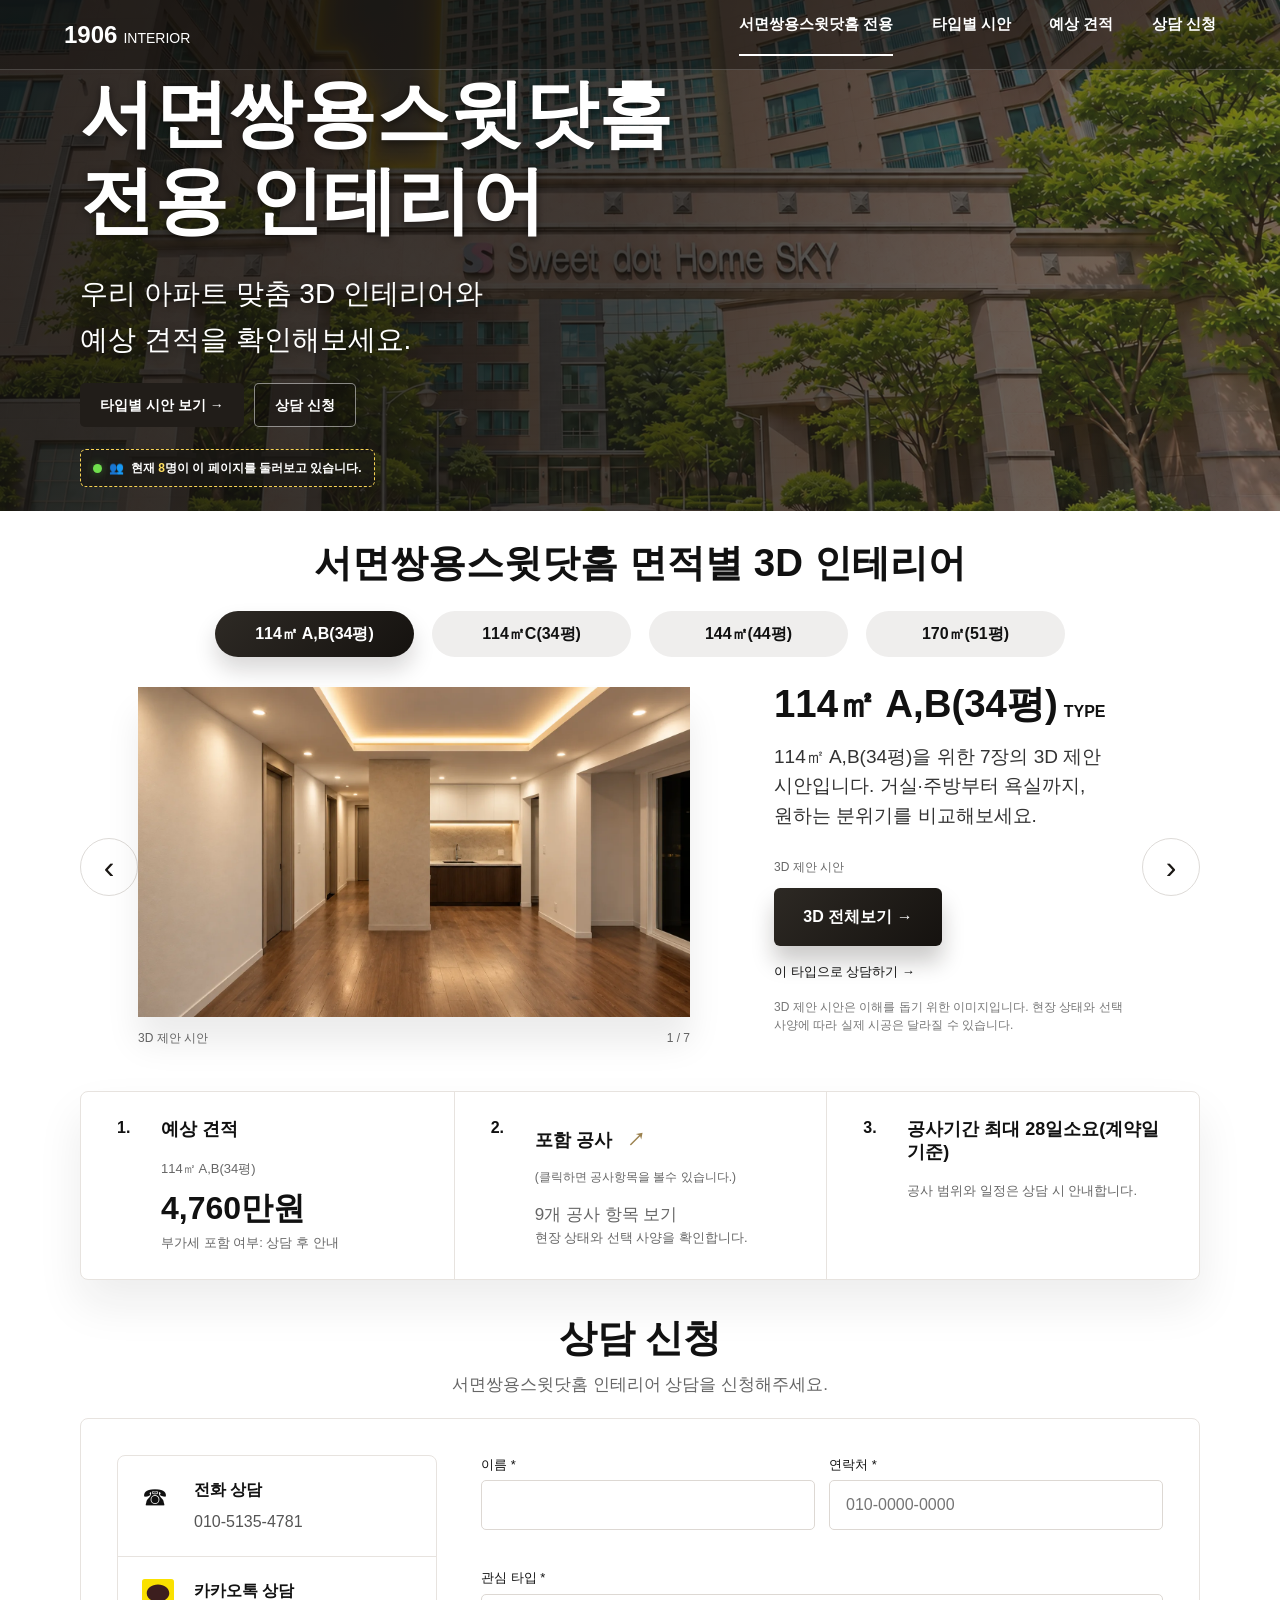
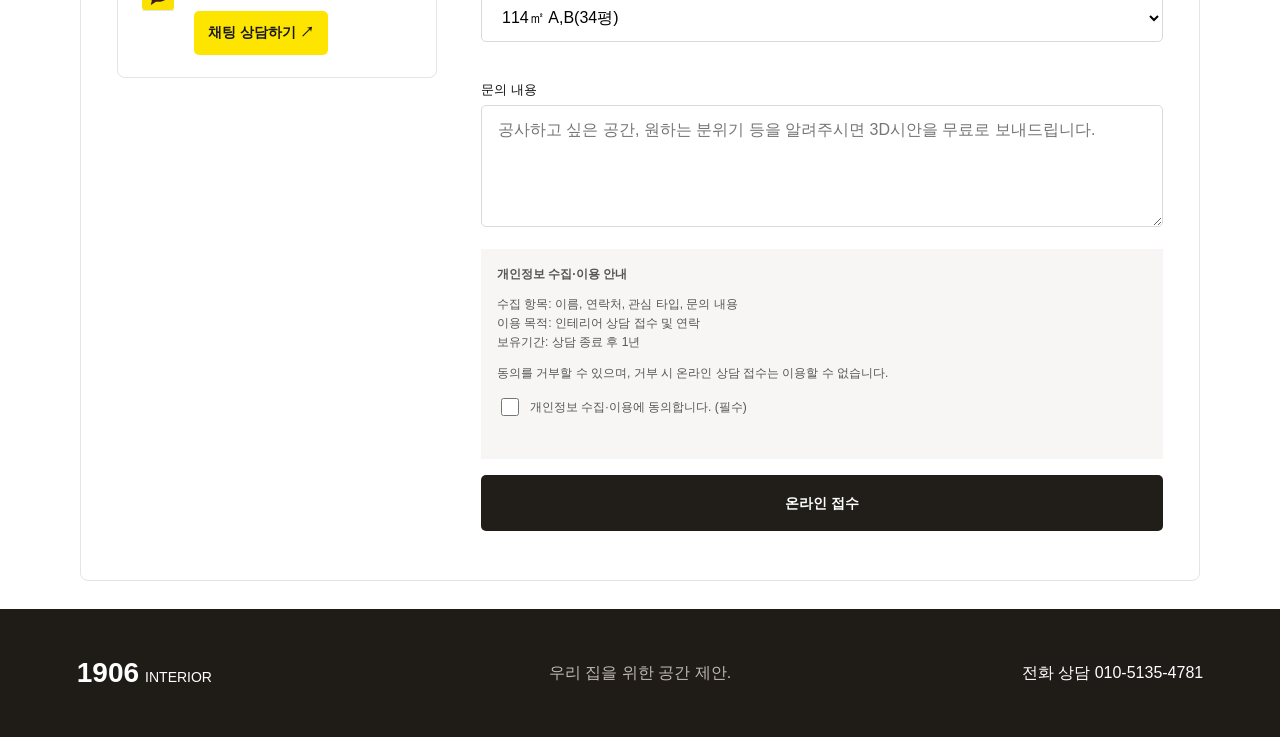
==== ssangyong-sky/index.html @ 342b9c48 "Refine compact phone typography and included work hint" ====
<!doctype html>
<html lang="ko">
<head>
<meta charset="utf-8"><meta name="viewport" content="width=device-width,initial-scale=1">
<meta name="description" content="서면쌍용스윗닷홈 타입별 3D 제안 시안과 인테리어 상담. 1906 INTERIOR 010-5135-4781">
<meta name="robots" content="noindex,nofollow">
<title>서면쌍용스윗닷홈 전용 인테리어 | 1906 INTERIOR</title>
<link rel="stylesheet" href="./style.css?v=20261106-1605"><script defer src="./data.js"></script><script defer src="./app.js?v=20261106-1605"></script>
</head>
<body>
<a class="skip" href="#main">본문으로 이동</a>
<header class="site-header"><a class="brand" href="#top" aria-label="1906 INTERIOR 처음으로"><strong>1906</strong><span>INTERIOR</span></a><nav class="nav-links" aria-label="주요 메뉴"><a href="#types">서면쌍용스윗닷홈 전용</a><a href="#types">타입별 시안</a><a href="#estimate">예상 견적</a><a href="#contact">상담 신청</a></nav></header>
<main id="main">
<section id="top" class="hero"><img id="heroImage" hidden width="1200" height="900" fetchpriority="high" decoding="async" alt="서면쌍용스윗닷홈 대표 3D 제안 시안"><div class="hero-overlay"></div><div class="hero-content"><h1>서면쌍용스윗닷홈<br>전용 인테리어</h1><p>우리 아파트 맞춤 3D 인테리어와<br>예상 견적을 확인해보세요.</p><div class="actions"><a class="button dark" href="#types">타입별 시안 보기 →</a><a class="button" href="#contact">상담 신청</a></div><div class="visitor-badge"><span class="visitor-dot" aria-hidden="true"></span><span aria-hidden="true">👥</span><span>현재 <strong id="visitorCount">1</strong>명이 이 페이지를 둘러보고 있습니다.</span></div><p id="heroPlaceholder" class="hero-pending">대표 3D 제안 시안 준비 중</p></div></section>
<section id="types" class="type-section"><div class="section-heading"><h2>서면쌍용스윗닷홈<span class="compact-heading-break"> </span>면적별 3D 인테리어</h2></div><div id="typeTabs" class="type-tabs" role="tablist" aria-label="아파트 타입 선택"></div><div id="typePanel" class="showcase" role="tabpanel" tabindex="0"><button id="prevImage" class="circle-button prev" type="button" aria-label="이전 이미지">‹</button><div class="showcase-grid"><div class="gallery"><div class="image-stage visual-frame"><img id="designImage" hidden width="1200" height="900" decoding="async" loading="lazy" alt=""><div id="imagePlaceholder" class="placeholder" role="status"><strong>3D 제안 시안 준비 중</strong><p>원하시는 공간과 공사 범위를<br>상담으로 먼저 이야기해주세요.</p></div><div id="imageError" class="image-error" hidden role="status"><p>이미지를 불러오지 못했습니다.</p><button id="retryImage" type="button">다시 불러오기</button><a href="#contact">상담은 계속 이용할 수 있어요 →</a></div></div><div class="gallery-controls"><span>3D 제안 시안</span><span id="imageCounter" aria-live="polite">준비 중</span></div></div><article class="type-copy"><div class="type-title"><strong id="typeTitle"></strong><span>TYPE</span></div><p id="typeDescription"></p><span class="status-pill" id="designStatus">시안 준비 중</span><button id="openViewer" class="dark-button" type="button">3D 전체보기 →</button><a class="text-link" href="#contact">이 타입으로 상담하기 →</a><p class="small">3D 제안 시안은 이해를 돕기 위한 이미지입니다. 현장 상태와 선택 사양에 따라 실제 시공은 달라질 수 있습니다.</p></article></div><button id="nextImage" class="circle-button next" type="button" aria-label="다음 이미지">›</button></div></section>
<section id="estimate" class="info-section"><div class="info-cards"><article class="info-card"><span class="info-icon">1.</span><div><h3>예상 견적</h3><p id="estimateType"></p><strong id="estimatePrice">상담 후 안내</strong><small>부가세 포함 여부: <span id="estimateVat"></span></small></div></article><article class="info-card"><span class="info-icon">2.</span><div><h3><button id="openIncluded" class="included-trigger" type="button" aria-haspopup="dialog">포함 공사 <span aria-hidden="true">↗</span></button></h3><small class="included-hint">(클릭하면 공사항목을 볼수 있습니다.)</small><p class="assurance-copy">9개 공사 항목 보기</p><small>현장 상태와 선택 사양을 확인합니다.</small></div></article><article class="info-card"><span class="info-icon">3.</span><div><h3>공사기간 최대 28일소요(계약일 기준)</h3><small>공사 범위와 일정은 상담 시 안내합니다.</small></div></article></div></section>
<section id="contact" class="contact-section"><div class="section-heading"><h2>상담 신청</h2><p>서면쌍용스윗닷홈 인테리어 상담을 신청해주세요.</p></div><div class="contact-box"><aside class="contact-methods" aria-label="상담 방법"><div><span>☎</span><strong>전화 상담</strong><p><a href="tel:01051354781">010-5135-4781</a></p></div><div><span aria-hidden="true"><img class="kakao-icon" src="./assets/kakaotalk.svg" width="32" height="32" alt="" loading="lazy"></span><strong>카카오톡 상담</strong><p><a class="kakao-link" href="http://pf.kakao.com/_lpCPX/chat" target="_blank" rel="noopener noreferrer" aria-label="카카오톡 상담 시작하기 (새 창)">채팅 상담하기 ↗</a></p></div></aside><form id="contactForm" novalidate><div class="form-grid"><label>이름 <span aria-hidden="true">*</span><input id="name" name="name" required autocomplete="name" maxlength="60" aria-describedby="nameError"><small class="field-error" id="nameError"></small></label><label>연락처 <span aria-hidden="true">*</span><input id="phone" name="phone" type="tel" required autocomplete="tel" inputmode="tel" maxlength="24" placeholder="010-0000-0000" aria-describedby="phoneError"><small class="field-error" id="phoneError"></small></label><label class="full">관심 타입 <span aria-hidden="true">*</span><select id="formType" name="type" required aria-describedby="typeError"></select><small class="field-error" id="typeError"></small></label><label class="full">문의 내용<textarea name="message" rows="4" maxlength="3000" placeholder="공사하고 싶은 공간, 원하는 분위기 등을 알려주시면 3D시안을 무료로 보내드립니다."></textarea></label></div><div class="honeypot" aria-hidden="true"><label>비워두세요<input name="botcheck" type="checkbox" tabindex="-1" autocomplete="off"></label></div><div class="privacy"><strong>개인정보 수집·이용 안내</strong><p>수집 항목: 이름, 연락처, 관심 타입, 문의 내용<br>이용 목적: 인테리어 상담 접수 및 연락<br>보유기간: <span id="retentionNotice">공개 전 확정 예정 (온라인 접수 중지)</span></p><p>동의를 거부할 수 있으며, 거부 시 온라인 상담 접수는 이용할 수 없습니다.</p><label class="consent"><input id="consent" name="consent" type="checkbox" required aria-describedby="consentError">개인정보 수집·이용에 동의합니다. (필수)</label><small id="consentError" class="field-error"></small></div><button id="submitButton" class="button dark submit" type="submit">온라인 접수</button><p id="formStatus" role="status" aria-live="polite"></p></form></div></section>
</main>
<footer class="site-footer"><a class="brand" href="#top"><strong>1906</strong><span>INTERIOR</span></a><p>우리 집을 위한 공간 제안.</p><a href="tel:01051354781">전화 상담 010-5135-4781</a></footer>
<div class="mobile-bar"><a href="tel:01051354781">전화 상담</a><a href="#contact">상담 신청 ↗</a></div>
<dialog id="includedDialog" aria-labelledby="includedTitle"><div class="viewer-head"><h2 id="includedTitle">포함 공사</h2><button id="closeIncluded" type="button" aria-label="포함 공사 닫기">닫기 ×</button></div><p id="includedType" class="included-type"></p><ol class="included-list"><li>철거공사</li><li>샷시공사</li><li>단열공사</li><li>목작업</li><li>화장실공사</li><li>가구공사</li><li>마루공사</li><li>벽지,필름공사</li><li>조명공사</li></ol><div class="included-total"><span>합계</span><strong id="includedTotal"></strong></div><p class="included-vat">부가세 포함 여부: <span id="includedVat"></span></p></dialog>
<dialog id="viewer" aria-labelledby="viewerTitle"><div class="viewer-head"><h2 id="viewerTitle">3D 제안 시안</h2><button id="closeViewer" type="button" aria-label="확대 보기 닫기">닫기 ×</button></div><div class="viewer-stage"><img id="viewerImage" width="1200" height="900" alt=""></div><p id="viewerError" hidden>이미지를 불러오지 못했습니다. 창을 닫고 다시 불러오기를 눌러주세요.</p><div class="viewer-controls"><button id="viewerPrev" type="button">← 이전</button><span id="viewerCounter" aria-live="polite"></span><button id="viewerNext" type="button">다음 →</button></div></dialog>
<noscript><p class="notice">타입별 시안과 온라인 접수는 JavaScript가 필요합니다. 전화 상담: <a href="tel:01051354781">010-5135-4781</a></p></noscript>
</body></html>
---- ssangyong-sky/style.css ----
:root {
  --ink: #111;
  --muted: #666;
  --line: #e7e3df;
  --paper: #fff;
  --soft: #f7f6f4;
  --accent: #211d19;
}

* {
  box-sizing: border-box;
}

html {
  scroll-behavior: smooth;
}

body {
  margin: 0;
  color: var(--ink);
  font-family: "Pretendard", "Noto Sans KR", "Apple SD Gothic Neo", Arial, sans-serif;
  background: #fff;
}

button,
input,
select,
textarea {
  font: inherit;
}

button {
  cursor: pointer;
}

a {
  color: inherit;
  text-decoration: none;
}

.site-header {
  position: absolute;
  inset: 0 0 auto;
  z-index: 10;
  display: flex;
  align-items: center;
  justify-content: space-between;
  height: 70px;
  padding: 0 clamp(20px, 5vw, 72px);
  color: #fff;
  border-bottom: 1px solid rgba(255, 255, 255, 0.18);
}

.brand {
  display: inline-flex;
  align-items: baseline;
  gap: 6px;
  letter-spacing: 0;
}

.brand strong {
  font-size: 24px;
}

.brand span {
  font-size: 14px;
}

.nav-links {
  display: flex;
  gap: clamp(18px, 3vw, 52px);
  font-weight: 700;
  font-size: 15px;
}

.nav-links a:first-child {
  border-bottom: 2px solid #fff;
  padding-bottom: 19px;
}

.hero {
  position: relative;
  min-height: 455px;
  display: flex;
  align-items: center;
  background: #5a5147;
  background-size: cover;
  background-position: center;
  color: #fff;
}

.hero-overlay {
  position: absolute;
  inset: 0;
  background: linear-gradient(90deg, rgba(20, 16, 12, 0.82), rgba(20, 16, 12, 0.38) 48%, rgba(20, 16, 12, 0.16));
}

.hero-content {
  position: relative;
  z-index: 1;
  width: min(1120px, calc(100% - 40px));
  margin: 70px auto 0;
}

.hero h1 {
  margin: 0 0 26px;
  font-size: clamp(42px, 6vw, 74px);
  line-height: 1.18;
  letter-spacing: 0;
}

.hero h1::first-line {
  color: #fff;
}

.hero p {
  margin: 0;
  font-size: clamp(18px, 2.4vw, 28px);
  line-height: 1.65;
}

.hero-proof {
  width: fit-content;
  max-width: 100%;
  display: inline-flex;
  align-items: center;
  gap: 7px;
  margin-top: 24px;
  padding: 11px 18px;
  border: 2px dashed #f2d049;
  border-radius: 7px;
  background: rgba(20, 17, 14, 0.48);
  color: #fff;
  font-size: 14px;
  font-weight: 700;
  line-height: 1.2;
  backdrop-filter: blur(8px);
}

.proof-dot {
  width: 12px;
  height: 12px;
  flex: 0 0 12px;
  border-radius: 50%;
  background: #68d84f;
  box-shadow: 0 0 0 4px rgba(104, 216, 79, 0.14);
}

.proof-dot.small {
  width: 8px;
  height: 8px;
  flex-basis: 8px;
  box-shadow: none;
}

.proof-users {
  font-size: 15px;
  line-height: 1;
}

.hero-proof strong,
.consult-proof strong {
  color: #ffd348;
  font-weight: 900;
}

.type-section,
.design-section,
.contact-section {
  width: min(1120px, calc(100% - 36px));
  margin: 0 auto;
}

.type-section {
  padding: 28px 0 18px;
}

.section-heading {
  text-align: center;
}

.section-heading h2 {
  margin: 0;
  font-size: clamp(26px, 3vw, 40px);
  line-height: 1.25;
}

.section-heading p {
  margin: 10px 0 0;
  color: var(--muted);
  font-size: 17px;
}

.type-tabs {
  display: grid;
  grid-template-columns: repeat(5, minmax(0, 1fr));
  gap: 18px;
  max-width: 850px;
  margin: 24px auto 28px;
}

.type-tabs [role="tab"] {
  height: 46px;
  border: 0;
  border-radius: 24px;
  background: #efeeed;
  color: #111;
  font-weight: 800;
}

.type-tabs [aria-selected="true"] {
  color: #fff;
  background: linear-gradient(135deg, #2e2a25, #15120f);
  box-shadow: 0 13px 22px rgba(19, 15, 12, 0.16);
}

.showcase {
  position: relative;
  display: flex;
  align-items: center;
  justify-content: center;
  min-height: 360px;
}

.showcase-grid {
  display: grid;
  grid-template-columns: minmax(0, 1.2fr) minmax(280px, 0.8fr);
  align-items: center;
  gap: clamp(38px, 7vw, 84px);
  width: calc(100% - 116px);
}

.visual-frame {
  margin: 0;
  height: 330px;
  display: flex;
  align-items: center;
  justify-content: center;
  overflow: hidden;
  background: #fff;
  box-shadow: 0 26px 32px rgba(0, 0, 0, 0.08);
}

.visual-frame img {
  width: 100%;
  height: 100%;
  object-fit: cover;
  display: block;
}

.type-copy {
  min-width: 0;
}

.type-title {
  display: flex;
  align-items: baseline;
  gap: 10px;
  margin-bottom: 18px;
}

.type-title strong {
  font-size: clamp(52px, 6vw, 76px);
  letter-spacing: 0;
  line-height: 1;
}

.type-title span {
  font-size: 19px;
  font-weight: 900;
}

.type-copy p {
  margin: 0 0 28px;
  color: #333;
  font-size: 22px;
  line-height: 1.55;
  word-break: keep-all;
}

.dark-button {
  min-width: 168px;
  height: 58px;
  border: 0;
  border-radius: 6px;
  background: linear-gradient(135deg, #2d2924, #15120f);
  color: #fff;
  font-weight: 800;
  box-shadow: 0 16px 22px rgba(25, 20, 15, 0.22);
}

.dark-button span {
  margin-left: 10px;
}

.circle-button {
  width: 58px;
  height: 58px;
  border: 1px solid #dedbd8;
  border-radius: 50%;
  background: #fff;
  color: #1a1714;
  font-size: 32px;
  line-height: 1;
}

.circle-button.prev,
.circle-button.next {
  position: absolute;
  top: 50%;
  transform: translateY(-50%);
}

.circle-button.prev {
  left: 0;
}

.circle-button.next {
  right: 0;
}

.circle-button.small {
  flex: 0 0 44px;
  width: 44px;
  height: 44px;
  font-size: 25px;
}

.page-dots,
.mini-dots {
  display: flex;
  justify-content: center;
  gap: 14px;
  margin: 16px 0 0;
}

.page-dot,
.mini-dots span {
  width: 12px;
  height: 12px;
  border: 0;
  border-radius: 50%;
  background: #d9d7d4;
  padding: 0;
}

.page-dot.active,
.mini-dots .active {
  background: #171411;
}

.info-section {
  width: min(1120px, calc(100% - 36px));
  margin: 24px auto 34px;
}

.info-cards {
  display: grid;
  grid-template-columns: repeat(3, minmax(0, 1fr));
  border: 1px solid var(--line);
  border-radius: 8px;
  background: #fff;
  box-shadow: 0 24px 46px rgba(29, 25, 20, 0.08);
}

.info-card {
  display: grid;
  grid-template-columns: 30px 1fr;
  gap: 14px;
  padding: 26px 36px;
  min-height: 148px;
}

.info-card + .info-card {
  border-left: 1px solid var(--line);
}

.info-icon {
  font-size: 16px;
  font-weight: 900;
  line-height: 1;
  padding-top: 2px;
}

.info-card h3 {
  margin: 0 0 18px;
  font-size: 18px;
  line-height: 1.25;
}

.info-card p,
.info-card small {
  display: block;
  margin: 0;
  color: var(--muted);
  font-size: 13px;
  line-height: 1.55;
}

.info-card .assurance-copy {
  font-size: 17px;
}

.info-card strong {
  display: block;
  margin: 10px 0 6px;
  font-size: clamp(26px, 2.5vw, 36px);
  line-height: 1.2;
}

.consult-proof {
  display: flex;
  align-items: center;
  flex-wrap: wrap;
  gap: 8px 16px;
  margin-top: 12px;
  padding: 10px 12px;
  border: 2px dashed #4fbe69;
  border-radius: 7px;
  background: #fbfffc;
  color: #1f3325;
  font-size: 12px;
  font-weight: 800;
}

.consult-proof span {
  display: inline-flex;
  align-items: center;
  gap: 5px;
}

.design-section {
  padding: 4px 0 38px;
}

.design-carousel {
  display: flex;
  align-items: center;
  gap: 14px;
  margin-top: 30px;
}

.design-list {
  display: grid;
  grid-template-columns: repeat(4, minmax(0, 1fr));
  gap: 14px;
  min-width: 0;
}

.design-card {
  overflow: hidden;
  border: 1px solid var(--line);
  border-radius: 8px;
  background: #fff;
  text-align: center;
}

.design-card img {
  width: 100%;
  aspect-ratio: 1.5;
  object-fit: cover;
  display: block;
}

.design-card h3 {
  margin: 20px 16px 8px;
  font-size: 19px;
}

.design-card p {
  min-height: 58px;
  margin: 0 18px 14px;
  color: #555;
  font-size: 15px;
  line-height: 1.55;
  word-break: keep-all;
}

.contact-section {
  padding-bottom: 28px;
}

.contact-box {
  display: grid;
  grid-template-columns: 320px 1fr;
  gap: 44px;
  margin-top: 20px;
  padding: 36px;
  border: 1px solid var(--line);
  border-radius: 8px;
  background: #fff;
}

.contact-methods {
  border: 1px solid var(--line);
  border-radius: 8px;
  overflow: hidden;
}

.contact-methods div {
  display: grid;
  grid-template-columns: 40px 1fr;
  gap: 8px 12px;
  padding: 22px 24px;
}

.contact-methods div + div {
  border-top: 1px solid var(--line);
}

.contact-methods span {
  grid-row: span 2;
  font-size: 26px;
}

.contact-methods strong {
  font-size: 16px;
}

.contact-methods p {
  margin: 0;
  color: #555;
}

.contact-form {
  display: grid;
  grid-template-columns: repeat(2, minmax(0, 1fr));
  gap: 14px;
}

.field {
  display: block;
  min-width: 0;
}

.field.full {
  grid-column: 1 / -1;
}

.contact-form input,
.contact-form select,
.contact-form textarea {
  width: 100%;
  border: 1px solid #ddd8d3;
  border-radius: 5px;
  background: #fff;
  padding: 0 16px;
  min-height: 48px;
}

.contact-form button {
  grid-column: 1 / -1;
}

.contact-form textarea {
  min-height: 82px;
  padding-top: 15px;
  resize: vertical;
}

.field-error {
  display: block;
  min-height: 18px;
  margin-top: 6px;
  color: #b12424;
  font-size: 13px;
  line-height: 1.35;
}

.field.invalid input,
.field.invalid select,
.field.invalid textarea {
  border-color: #d93025;
  box-shadow: 0 0 0 3px rgba(217, 48, 37, 0.12);
}

.contact-form button {
  height: 56px;
  border: 0;
  border-radius: 5px;
  background: #211d19;
  color: #fff;
  font-weight: 800;
}

.site-footer {
  display: grid;
  grid-template-columns: 1fr auto 1fr;
  gap: 34px;
  align-items: center;
  padding: 34px clamp(24px, 6vw, 92px);
  background: #1f1b17;
  color: #fff;
}

.site-footer strong {
  font-size: 28px;
}

.site-footer p,
.site-footer address {
  color: #beb8b1;
  font-style: normal;
  line-height: 1.7;
}

.site-footer nav {
  display: flex;
  gap: 34px;
  color: #d8d4cf;
}

.viewer-modal[hidden] {
  display: none;
}

.viewer-modal {
  position: fixed;
  inset: 0;
  z-index: 50;
  display: grid;
  place-items: center;
  padding: 24px;
}

.viewer-backdrop {
  position: absolute;
  inset: 0;
  background: rgba(0, 0, 0, 0.72);
}

.viewer-panel {
  position: relative;
  width: min(1180px, 96vw);
  max-height: 92vh;
  display: grid;
  gap: 14px;
  padding: 20px;
  border-radius: 8px;
  background: #fff;
  box-shadow: 0 24px 70px rgba(0, 0, 0, 0.38);
}

.viewer-panel h2 {
  margin: 0;
  font-size: 24px;
}

.viewer-panel img {
  width: 100%;
  max-height: 72vh;
  object-fit: contain;
  background: #f3f1ef;
}

.viewer-close {
  position: absolute;
  top: 14px;
  right: 14px;
  width: 38px;
  height: 38px;
  border: 0;
  border-radius: 50%;
  background: #211d19;
  color: #fff;
  font-size: 26px;
  line-height: 1;
}

.viewer-actions {
  display: flex;
  justify-content: center;
  align-items: center;
  gap: 18px;
}

.viewer-actions button {
  min-width: 86px;
  height: 40px;
  border: 1px solid #d8d3ce;
  border-radius: 5px;
  background: #fff;
  font-weight: 800;
}

@media (max-width: 900px) {
  .site-header {
    position: absolute;
    height: auto;
    padding: 18px 20px;
    align-items: flex-start;
  }

  .nav-links {
    display: none;
  }

  .hero {
    min-height: 390px;
  }

  .type-tabs {
    grid-template-columns: repeat(2, minmax(0, 1fr));
  }

  .showcase {
    display: block;
    min-height: 0;
  }

  .showcase-grid {
    width: 100%;
    grid-template-columns: 1fr;
    gap: 24px;
  }

  .visual-frame {
    height: auto;
    aspect-ratio: 1.65;
  }

  .circle-button.prev,
  .circle-button.next {
    top: 38%;
  }

  .circle-button.prev {
    left: -10px;
  }

  .circle-button.next {
    right: -10px;
  }

  .type-copy {
    text-align: center;
  }

  .info-cards,
  .design-list,
  .contact-box,
  .site-footer {
    grid-template-columns: 1fr;
  }

  .info-card + .info-card {
    border-left: 0;
    border-top: 1px solid var(--line);
  }

  .design-carousel > .circle-button {
    display: none;
  }

  .contact-form {
    grid-template-columns: 1fr;
  }

  .site-footer nav {
    flex-wrap: wrap;
  }
}

@media (max-width: 560px) {
  .hero h1 {
    font-size: 38px;
  }

  .type-tabs {
    gap: 10px;
  }

  .info-card,
  .contact-box {
    padding: 24px;
  }

  .type-title {
    justify-content: center;
  }
}

/* Ssangyong content and accessible form/gallery additions. Base design above is copied from the existing Jeonpo page. */
[hidden]{display:none!important}html{scroll-padding-top:20px}body{line-height:1.5}.hero{overflow:hidden}.hero>img{position:absolute;inset:0;width:100%;height:100%;object-fit:cover}.hero-content{padding-bottom:24px}.hero .hero-pending{font-size:12px;margin-top:12px;color:#ddd7cf}.actions{display:flex;gap:10px;margin-top:20px}.button{display:inline-flex;align-items:center;justify-content:center;min-height:44px;padding:10px 20px;border:1px solid #ffffff80;border-radius:5px;font-size:14px;font-weight:700}.button.dark{background:#211d19;color:#fff;border:0}.brand img{max-width:180px;max-height:60px;height:auto;object-fit:contain}.type-tabs{grid-template-columns:repeat(4,minmax(0,1fr))}.type-title{flex-wrap:wrap;gap:6px}.type-title strong{font-size:clamp(28px,3vw,42px)}.type-title span{font-size:16px}.placeholder{display:flex;flex-direction:column;align-items:center;justify-content:center;text-align:center;width:100%;height:100%;padding:24px;background:#f3f1ef;color:#666}.placeholder strong{font-size:22px}.placeholder p{font-size:14px;line-height:1.6}.image-stage{position:relative}.image-stage img{object-fit:contain}.image-error{position:absolute;inset:0;display:flex;flex-direction:column;justify-content:center;align-items:center;text-align:center;background:#f3f1ef;padding:20px;gap:12px}.image-error button{padding:10px 20px}.image-error a{font-size:13px}.gallery-controls{display:flex;justify-content:space-between;font-size:12px;color:#666;margin-top:12px}.type-copy p{font-size:19px}.status-pill{display:block;font-size:12px;color:#666;margin:0 0 12px}.text-link{display:block;font-size:13px;margin:16px 0}.type-copy .small{font-size:12px;color:#777;margin:14px 0}.contact-methods{align-self:start}.contact-box{align-items:start}.form-grid{display:grid;grid-template-columns:repeat(2,minmax(0,1fr));gap:14px}.form-grid label{font-size:13px;min-width:0}.full{grid-column:1/-1}input:not([type=checkbox]),select,textarea{width:100%;min-width:0;border:1px solid #ddd8d3;border-radius:5px;background:#fff;padding:12px 16px;min-height:48px;font-size:16px;margin-top:6px}textarea{resize:vertical}.privacy{padding:16px;background:#f7f6f4;font-size:12px;margin:16px 0;color:#555}.privacy p{line-height:1.6}.consent{display:flex;align-items:center;gap:8px}.consent input{width:18px;height:18px;flex-shrink:0;accent-color:#211d19}.notice{background:#f7f6f4;padding:12px;font-size:13px;margin:0 0 16px;color:#666}.submit{width:100%;height:56px}.honeypot{display:none}#formStatus{font-size:13px;overflow-wrap:anywhere}button:disabled{opacity:.4;cursor:not-allowed}[aria-invalid=true]{border-color:#b12424!important}.mobile-bar{display:none}.skip{position:fixed;top:-100px;left:10px;z-index:100;background:#fff;padding:10px}.skip:focus{top:10px}:focus-visible{outline:3px solid #a58b54;outline-offset:4px}dialog{border:0;border-radius:8px;padding:20px;width:min(1180px,96vw);max-height:92dvh;background:#fff}dialog::backdrop{background:#000b}dialog img{width:100%;max-height:68dvh;object-fit:contain;background:#f3f1ef}.viewer-head,.viewer-controls{display:flex;justify-content:space-between;align-items:center;gap:12px}.viewer-head{margin-bottom:14px}.viewer-head h2{font-size:20px;margin:0}.viewer-controls{margin-top:14px}dialog button{padding:10px 16px;border:1px solid #d8d3ce;border-radius:5px;background:#fff;min-height:44px}.site-footer>a:last-child{justify-self:end}
@media(max-width:900px){.type-tabs{grid-template-columns:repeat(2,minmax(0,1fr))}.type-copy .dark-button{margin:auto}.circle-button.prev,.circle-button.next{top:100px;width:44px;height:44px}.circle-button.prev{left:0}.circle-button.next{right:0}.form-grid{grid-template-columns:1fr}.site-footer>a:last-child{justify-self:start}.hero h1{overflow-wrap:anywhere}.type-title{justify-content:center}.type-copy p{font-size:19px}.contact-box{gap:24px}}
@media(max-width:560px){body{padding-bottom:calc(72px + env(safe-area-inset-bottom))}.hero h1{font-size:clamp(28px,8.5vw,38px)}.hero .actions{flex-wrap:wrap}.placeholder{padding:16px}.placeholder strong{font-size:18px}.placeholder p{font-size:12px}.mobile-bar{position:fixed;bottom:0;left:0;right:0;display:grid;grid-template-columns:1fr 1.3fr;padding:10px 16px calc(10px + env(safe-area-inset-bottom));gap:8px;z-index:20;background:#fff;border-top:1px solid #e7e3df}.mobile-bar a{text-align:center;padding:10px;font-size:14px;border:1px solid #dedbd8;border-radius:5px}.mobile-bar a:last-child{background:#211d19;color:#fff}.viewer-head h2{font-size:14px}.type-title strong{font-size:32px}}
@media(prefers-reduced-motion:reduce){html{scroll-behavior:auto}}
.kakao-link{display:inline-flex;align-items:center;justify-content:center;min-height:44px;padding:10px 14px;border-radius:5px;background:#fee500;color:#191919;font-size:14px;font-weight:700}.kakao-link:hover{background:#f5dc00}
/* User-provided gate image: keep all hero text readable over the photograph. */
.hero>img{opacity:.66;object-position:center 56%}.hero-overlay{background:linear-gradient(90deg,rgba(15,13,11,.82) 0%,rgba(15,13,11,.72) 48%,rgba(15,13,11,.38) 100%)}.hero-content h1,.hero-content>p{text-shadow:0 2px 8px rgba(0,0,0,.55)}.site-header{background:rgba(15,13,11,.42)}.hero .actions .button:not(.dark){background:rgba(15,13,11,.45)}
@media(max-width:560px){.hero-overlay{background:linear-gradient(90deg,rgba(15,13,11,.78),rgba(15,13,11,.64))}.hero>img{object-position:53% center}}
.kakao-icon{display:block;width:32px;height:32px;object-fit:contain}
/* Fill the gallery frame without letterboxing; the dialog retains the entire image. */
.image-stage img{object-fit:cover}

.included-trigger{border:0;background:none;color:inherit;font:inherit;font-weight:inherit;padding:0;min-height:44px;cursor:pointer;text-align:left}.included-trigger span{margin-left:10px;color:#9b814e}.included-trigger:hover{text-decoration:underline;text-underline-offset:5px}#includedDialog{width:min(480px,calc(100vw - 32px));padding:28px;overflow:auto}.included-type{color:#777;margin:0 0 18px}.included-list{margin:0;padding-left:28px}.included-list li{padding:9px 8px;border-bottom:1px solid #eee9e3}.included-list li::marker{color:#9b814e;font-weight:700}.included-total{display:flex;justify-content:space-between;align-items:center;margin-top:22px;padding-top:20px;border-top:2px solid #29251f;gap:16px}.included-total strong{font-size:26px}.included-vat{font-size:12px;color:#777;margin:10px 0 0}@media(max-width:560px){#includedDialog{padding:20px}.included-list li{padding:7px 6px}}

.visitor-badge{position:relative;display:inline-flex;align-items:center;gap:7px;margin-top:22px;padding:10px 13px;border-radius:6px;background:rgba(24,23,20,.72);color:#fff;font-size:12px;font-weight:600;max-width:100%;text-align:left}.visitor-badge::before{content:'';position:absolute;inset:0;border:1px dashed #f7d354;border-radius:6px;pointer-events:none;animation:visitor-sparkle 1.8s ease-in-out infinite}.visitor-badge strong{color:#ffdf60}.visitor-dot{width:9px;height:9px;flex:0 0 9px;border-radius:50%;background:#70df4d;box-shadow:0 0 8px #70df4d66}@keyframes visitor-sparkle{0%,100%{opacity:.5;box-shadow:0 0 0 transparent}50%{opacity:1;box-shadow:0 0 9px #f7d35488,inset 0 0 5px #f7d35433}}@media(prefers-reduced-motion:reduce){.visitor-badge::before{animation:none}}
.image-stage,#viewerImage{touch-action:pan-y pinch-zoom}
.image-stage,.viewer-stage{overflow:hidden}.viewer-stage{position:relative}.viewer-stage>img{display:block}.image-outgoing{position:absolute!important;inset:0;width:100%;height:100%;z-index:1;pointer-events:none!important}.image-stage .image-error{z-index:2}.viewer-stage .image-outgoing{object-fit:contain}
@media(max-width:900px){#typeDescription .description-sentence{display:block}#designStatus,.type-copy .small{display:none}.type-copy #typeDescription{margin-bottom:20px}.type-copy .text-link{margin-bottom:0}.showcase{padding-bottom:0}}
.info-card .included-hint{display:block;font-size:12px;line-height:1.5;margin-top:-12px;margin-bottom:16px}@media(max-width:560px){#types .compact-heading-break{display:block}#typeDescription{font-size:16px;line-height:1.65}}
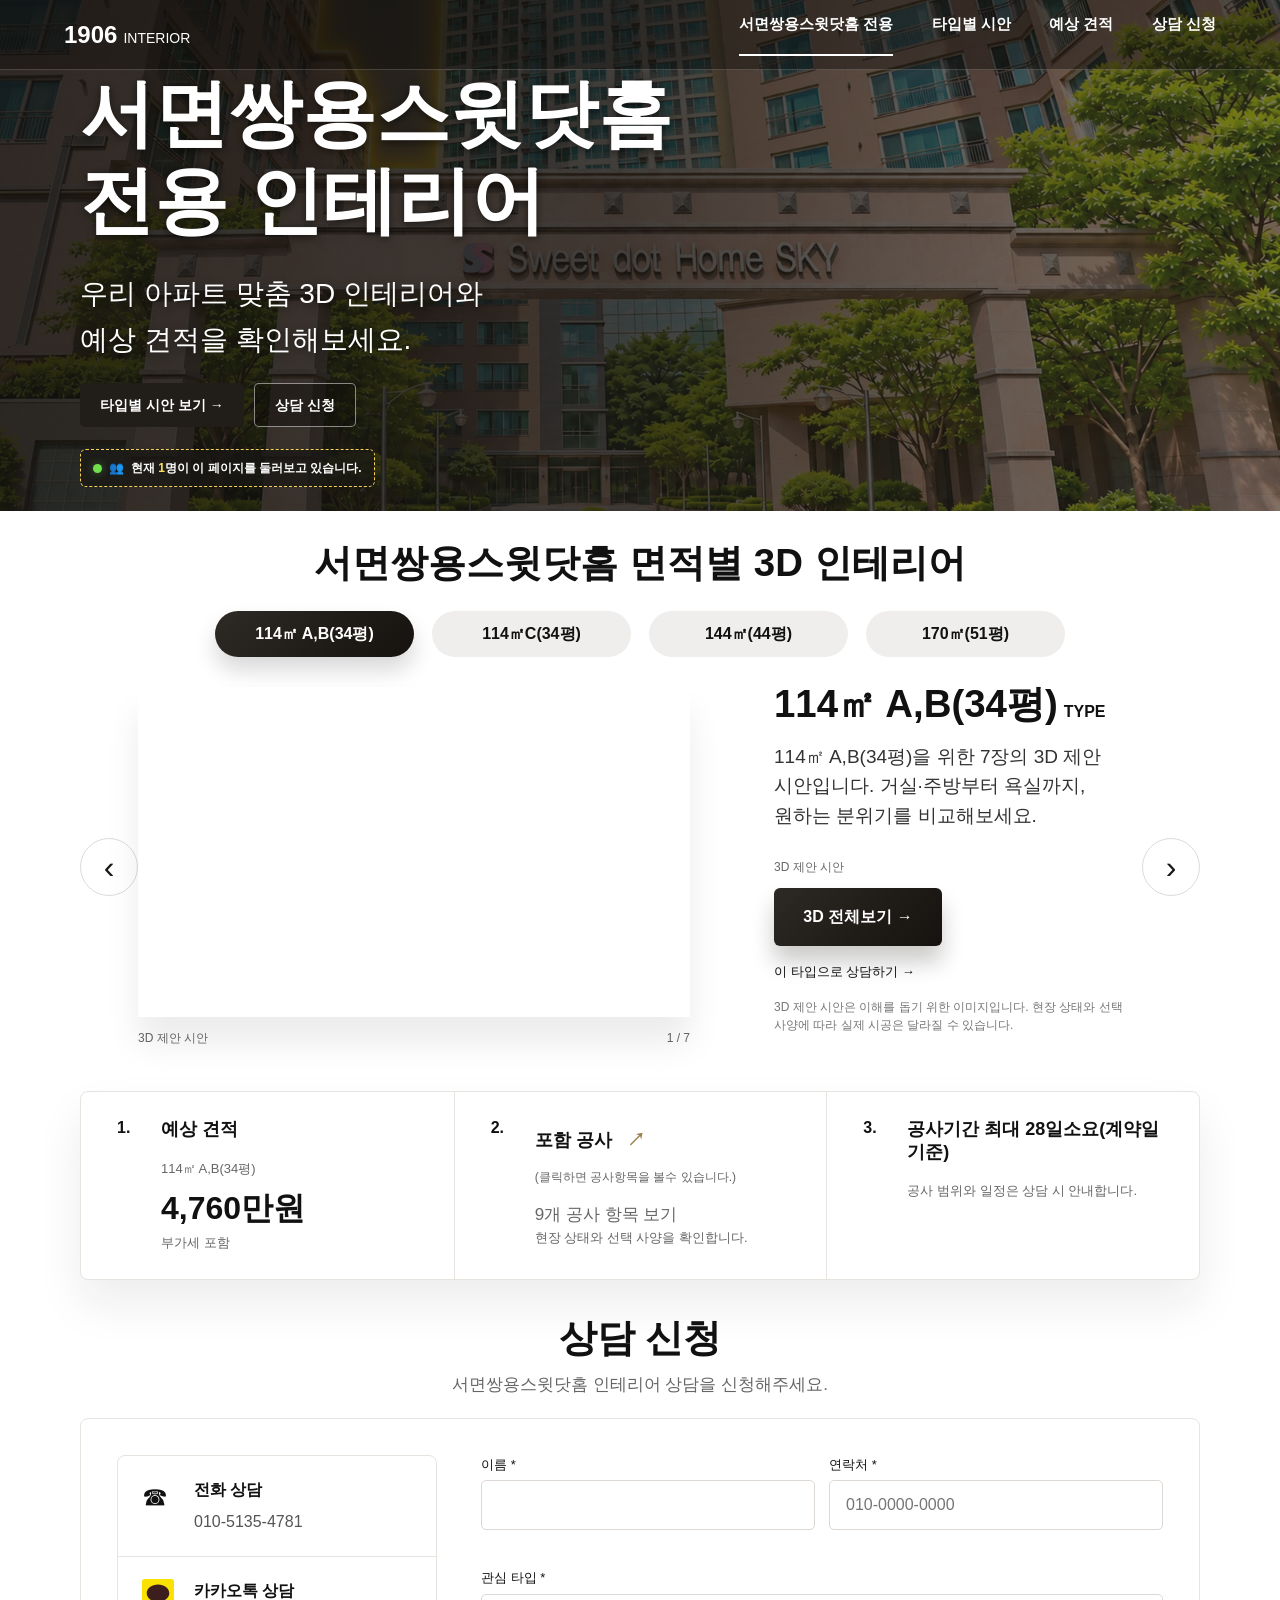
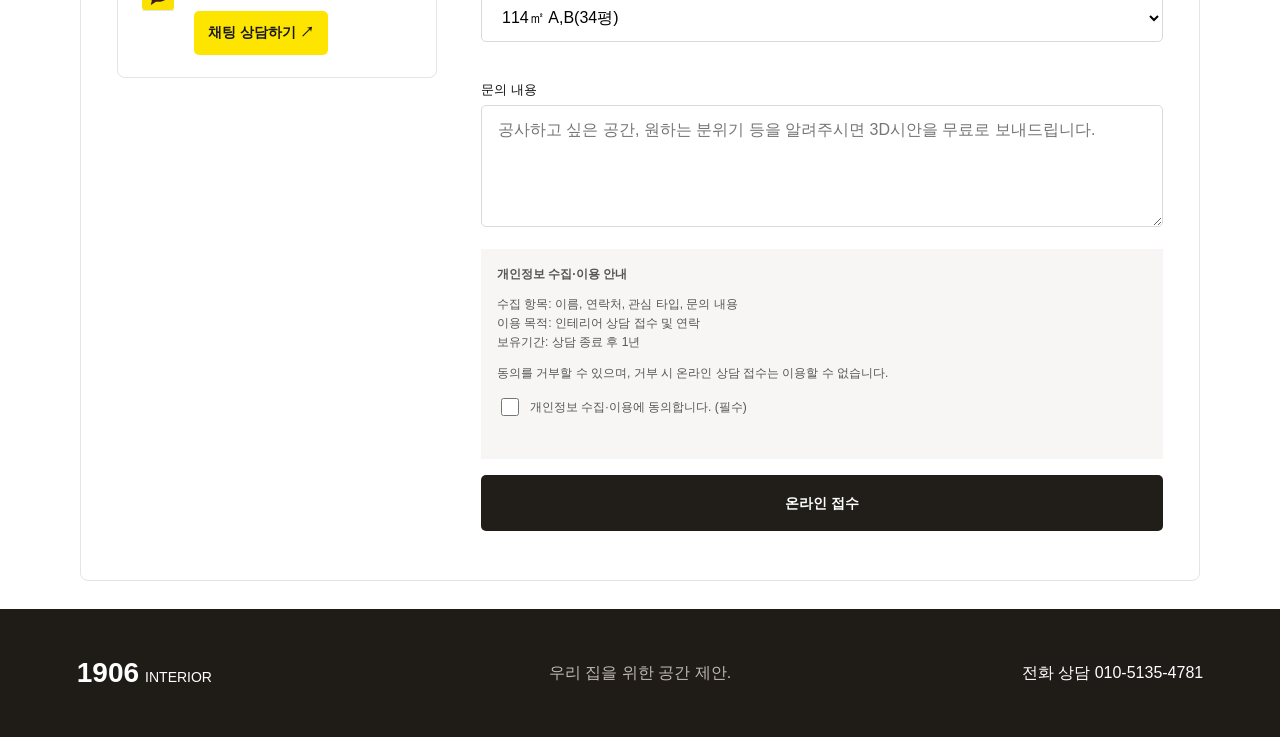
==== commit c3c6df50: "State VAT is included in every type estimate" ====
--- a/ssangyong-sky/index.html
+++ b/ssangyong-sky/index.html
@@ -5,7 +5,7 @@
 <meta name="description" content="서면쌍용스윗닷홈 타입별 3D 제안 시안과 인테리어 상담. 1906 INTERIOR 010-5135-4781">
 <meta name="robots" content="noindex,nofollow">
 <title>서면쌍용스윗닷홈 전용 인테리어 | 1906 INTERIOR</title>
-<link rel="stylesheet" href="./style.css?v=20261106-1605"><script defer src="./data.js"></script><script defer src="./app.js?v=20261106-1605"></script>
+<link rel="stylesheet" href="./style.css?v=20261106-1605"><script defer src="./data.js?v=20261106-vat"></script><script defer src="./app.js?v=20261106-1605"></script>
 </head>
 <body>
 <a class="skip" href="#main">본문으로 이동</a>
@@ -13,12 +13,12 @@
 <main id="main">
 <section id="top" class="hero"><img id="heroImage" hidden width="1200" height="900" fetchpriority="high" decoding="async" alt="서면쌍용스윗닷홈 대표 3D 제안 시안"><div class="hero-overlay"></div><div class="hero-content"><h1>서면쌍용스윗닷홈<br>전용 인테리어</h1><p>우리 아파트 맞춤 3D 인테리어와<br>예상 견적을 확인해보세요.</p><div class="actions"><a class="button dark" href="#types">타입별 시안 보기 →</a><a class="button" href="#contact">상담 신청</a></div><div class="visitor-badge"><span class="visitor-dot" aria-hidden="true"></span><span aria-hidden="true">👥</span><span>현재 <strong id="visitorCount">1</strong>명이 이 페이지를 둘러보고 있습니다.</span></div><p id="heroPlaceholder" class="hero-pending">대표 3D 제안 시안 준비 중</p></div></section>
 <section id="types" class="type-section"><div class="section-heading"><h2>서면쌍용스윗닷홈<span class="compact-heading-break"> </span>면적별 3D 인테리어</h2></div><div id="typeTabs" class="type-tabs" role="tablist" aria-label="아파트 타입 선택"></div><div id="typePanel" class="showcase" role="tabpanel" tabindex="0"><button id="prevImage" class="circle-button prev" type="button" aria-label="이전 이미지">‹</button><div class="showcase-grid"><div class="gallery"><div class="image-stage visual-frame"><img id="designImage" hidden width="1200" height="900" decoding="async" loading="lazy" alt=""><div id="imagePlaceholder" class="placeholder" role="status"><strong>3D 제안 시안 준비 중</strong><p>원하시는 공간과 공사 범위를<br>상담으로 먼저 이야기해주세요.</p></div><div id="imageError" class="image-error" hidden role="status"><p>이미지를 불러오지 못했습니다.</p><button id="retryImage" type="button">다시 불러오기</button><a href="#contact">상담은 계속 이용할 수 있어요 →</a></div></div><div class="gallery-controls"><span>3D 제안 시안</span><span id="imageCounter" aria-live="polite">준비 중</span></div></div><article class="type-copy"><div class="type-title"><strong id="typeTitle"></strong><span>TYPE</span></div><p id="typeDescription"></p><span class="status-pill" id="designStatus">시안 준비 중</span><button id="openViewer" class="dark-button" type="button">3D 전체보기 →</button><a class="text-link" href="#contact">이 타입으로 상담하기 →</a><p class="small">3D 제안 시안은 이해를 돕기 위한 이미지입니다. 현장 상태와 선택 사양에 따라 실제 시공은 달라질 수 있습니다.</p></article></div><button id="nextImage" class="circle-button next" type="button" aria-label="다음 이미지">›</button></div></section>
-<section id="estimate" class="info-section"><div class="info-cards"><article class="info-card"><span class="info-icon">1.</span><div><h3>예상 견적</h3><p id="estimateType"></p><strong id="estimatePrice">상담 후 안내</strong><small>부가세 포함 여부: <span id="estimateVat"></span></small></div></article><article class="info-card"><span class="info-icon">2.</span><div><h3><button id="openIncluded" class="included-trigger" type="button" aria-haspopup="dialog">포함 공사 <span aria-hidden="true">↗</span></button></h3><small class="included-hint">(클릭하면 공사항목을 볼수 있습니다.)</small><p class="assurance-copy">9개 공사 항목 보기</p><small>현장 상태와 선택 사양을 확인합니다.</small></div></article><article class="info-card"><span class="info-icon">3.</span><div><h3>공사기간 최대 28일소요(계약일 기준)</h3><small>공사 범위와 일정은 상담 시 안내합니다.</small></div></article></div></section>
+<section id="estimate" class="info-section"><div class="info-cards"><article class="info-card"><span class="info-icon">1.</span><div><h3>예상 견적</h3><p id="estimateType"></p><strong id="estimatePrice">상담 후 안내</strong><small><span id="estimateVat"></span></small></div></article><article class="info-card"><span class="info-icon">2.</span><div><h3><button id="openIncluded" class="included-trigger" type="button" aria-haspopup="dialog">포함 공사 <span aria-hidden="true">↗</span></button></h3><small class="included-hint">(클릭하면 공사항목을 볼수 있습니다.)</small><p class="assurance-copy">9개 공사 항목 보기</p><small>현장 상태와 선택 사양을 확인합니다.</small></div></article><article class="info-card"><span class="info-icon">3.</span><div><h3>공사기간 최대 28일소요(계약일 기준)</h3><small>공사 범위와 일정은 상담 시 안내합니다.</small></div></article></div></section>
 <section id="contact" class="contact-section"><div class="section-heading"><h2>상담 신청</h2><p>서면쌍용스윗닷홈 인테리어 상담을 신청해주세요.</p></div><div class="contact-box"><aside class="contact-methods" aria-label="상담 방법"><div><span>☎</span><strong>전화 상담</strong><p><a href="tel:01051354781">010-5135-4781</a></p></div><div><span aria-hidden="true"><img class="kakao-icon" src="./assets/kakaotalk.svg" width="32" height="32" alt="" loading="lazy"></span><strong>카카오톡 상담</strong><p><a class="kakao-link" href="http://pf.kakao.com/_lpCPX/chat" target="_blank" rel="noopener noreferrer" aria-label="카카오톡 상담 시작하기 (새 창)">채팅 상담하기 ↗</a></p></div></aside><form id="contactForm" novalidate><div class="form-grid"><label>이름 <span aria-hidden="true">*</span><input id="name" name="name" required autocomplete="name" maxlength="60" aria-describedby="nameError"><small class="field-error" id="nameError"></small></label><label>연락처 <span aria-hidden="true">*</span><input id="phone" name="phone" type="tel" required autocomplete="tel" inputmode="tel" maxlength="24" placeholder="010-0000-0000" aria-describedby="phoneError"><small class="field-error" id="phoneError"></small></label><label class="full">관심 타입 <span aria-hidden="true">*</span><select id="formType" name="type" required aria-describedby="typeError"></select><small class="field-error" id="typeError"></small></label><label class="full">문의 내용<textarea name="message" rows="4" maxlength="3000" placeholder="공사하고 싶은 공간, 원하는 분위기 등을 알려주시면 3D시안을 무료로 보내드립니다."></textarea></label></div><div class="honeypot" aria-hidden="true"><label>비워두세요<input name="botcheck" type="checkbox" tabindex="-1" autocomplete="off"></label></div><div class="privacy"><strong>개인정보 수집·이용 안내</strong><p>수집 항목: 이름, 연락처, 관심 타입, 문의 내용<br>이용 목적: 인테리어 상담 접수 및 연락<br>보유기간: <span id="retentionNotice">공개 전 확정 예정 (온라인 접수 중지)</span></p><p>동의를 거부할 수 있으며, 거부 시 온라인 상담 접수는 이용할 수 없습니다.</p><label class="consent"><input id="consent" name="consent" type="checkbox" required aria-describedby="consentError">개인정보 수집·이용에 동의합니다. (필수)</label><small id="consentError" class="field-error"></small></div><button id="submitButton" class="button dark submit" type="submit">온라인 접수</button><p id="formStatus" role="status" aria-live="polite"></p></form></div></section>
 </main>
 <footer class="site-footer"><a class="brand" href="#top"><strong>1906</strong><span>INTERIOR</span></a><p>우리 집을 위한 공간 제안.</p><a href="tel:01051354781">전화 상담 010-5135-4781</a></footer>
 <div class="mobile-bar"><a href="tel:01051354781">전화 상담</a><a href="#contact">상담 신청 ↗</a></div>
-<dialog id="includedDialog" aria-labelledby="includedTitle"><div class="viewer-head"><h2 id="includedTitle">포함 공사</h2><button id="closeIncluded" type="button" aria-label="포함 공사 닫기">닫기 ×</button></div><p id="includedType" class="included-type"></p><ol class="included-list"><li>철거공사</li><li>샷시공사</li><li>단열공사</li><li>목작업</li><li>화장실공사</li><li>가구공사</li><li>마루공사</li><li>벽지,필름공사</li><li>조명공사</li></ol><div class="included-total"><span>합계</span><strong id="includedTotal"></strong></div><p class="included-vat">부가세 포함 여부: <span id="includedVat"></span></p></dialog>
+<dialog id="includedDialog" aria-labelledby="includedTitle"><div class="viewer-head"><h2 id="includedTitle">포함 공사</h2><button id="closeIncluded" type="button" aria-label="포함 공사 닫기">닫기 ×</button></div><p id="includedType" class="included-type"></p><ol class="included-list"><li>철거공사</li><li>샷시공사</li><li>단열공사</li><li>목작업</li><li>화장실공사</li><li>가구공사</li><li>마루공사</li><li>벽지,필름공사</li><li>조명공사</li></ol><div class="included-total"><span>합계</span><strong id="includedTotal"></strong></div><p class="included-vat"><span id="includedVat"></span></p></dialog>
 <dialog id="viewer" aria-labelledby="viewerTitle"><div class="viewer-head"><h2 id="viewerTitle">3D 제안 시안</h2><button id="closeViewer" type="button" aria-label="확대 보기 닫기">닫기 ×</button></div><div class="viewer-stage"><img id="viewerImage" width="1200" height="900" alt=""></div><p id="viewerError" hidden>이미지를 불러오지 못했습니다. 창을 닫고 다시 불러오기를 눌러주세요.</p><div class="viewer-controls"><button id="viewerPrev" type="button">← 이전</button><span id="viewerCounter" aria-live="polite"></span><button id="viewerNext" type="button">다음 →</button></div></dialog>
 <noscript><p class="notice">타입별 시안과 온라인 접수는 JavaScript가 필요합니다. 전화 상담: <a href="tel:01051354781">010-5135-4781</a></p></noscript>
 </body></html>
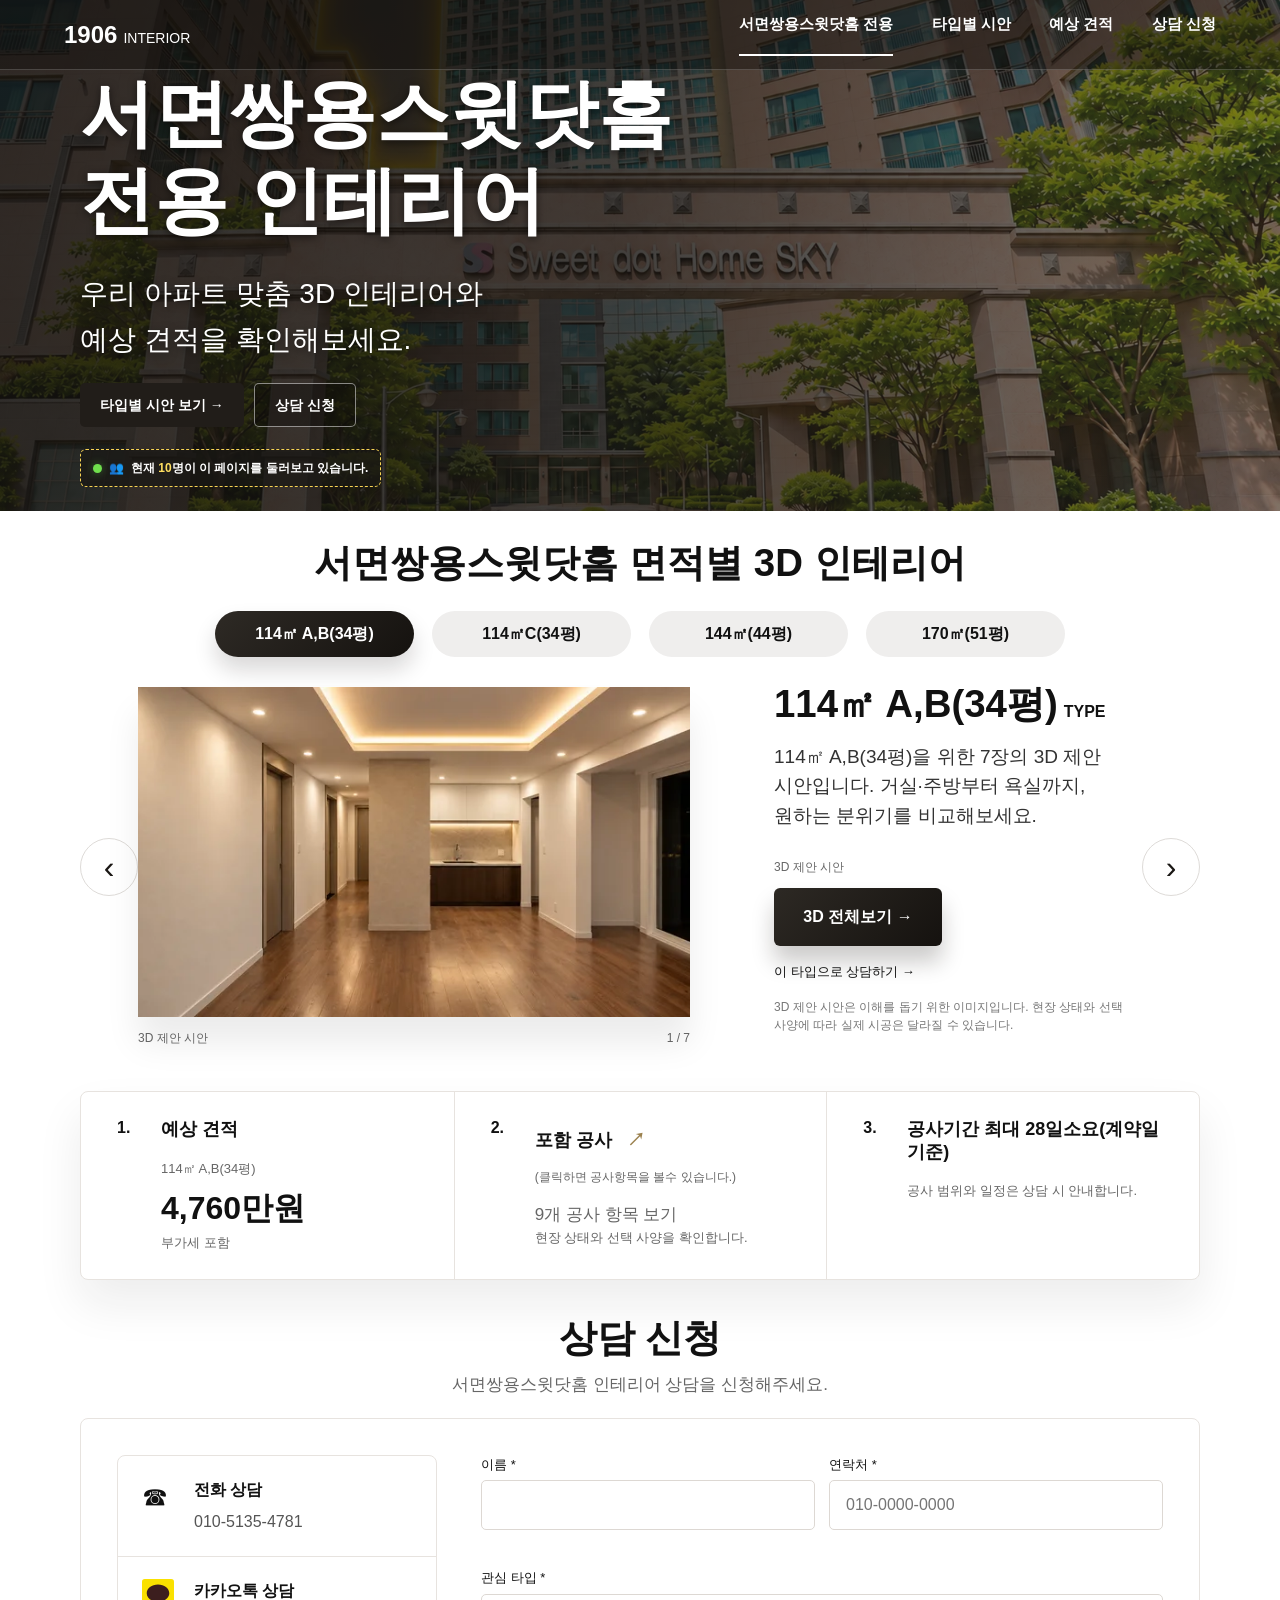
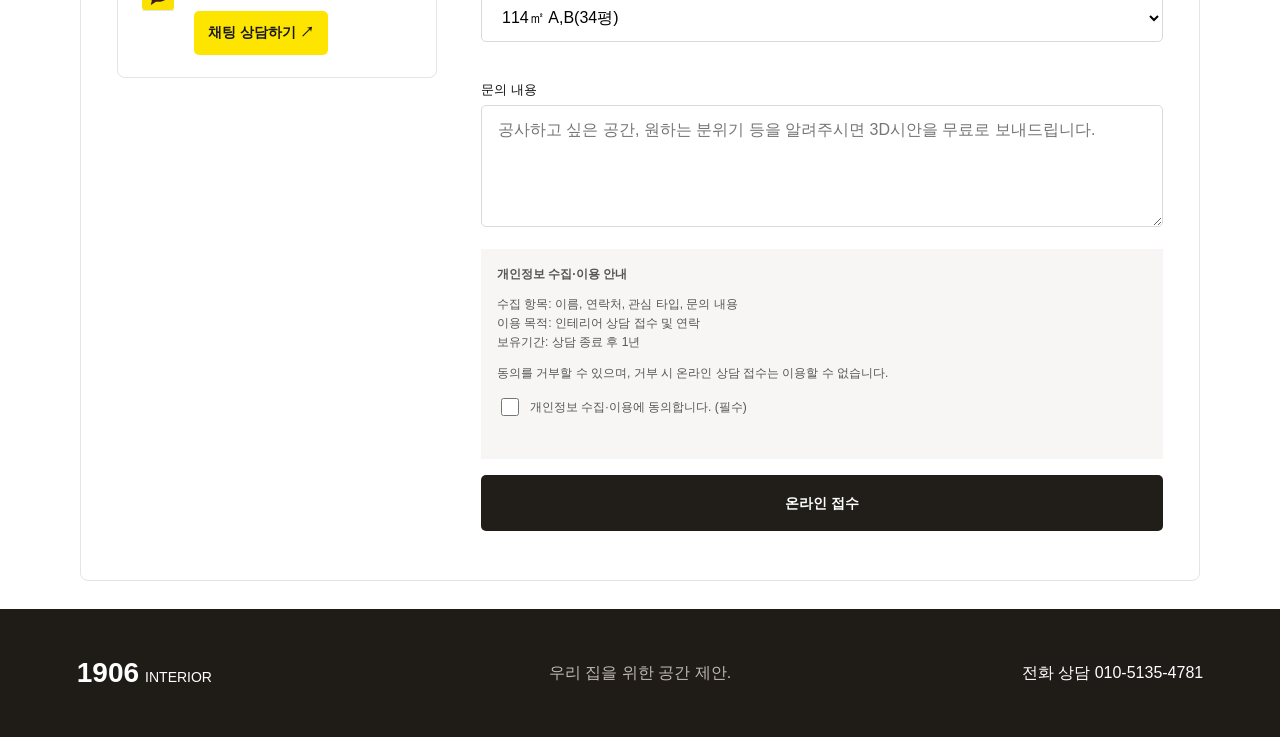
==== commit 6ea98ae5: "Hide bathroom render left strip across all apartment types" ====
--- a/ssangyong-sky/index.html
+++ b/ssangyong-sky/index.html
@@ -5,7 +5,7 @@
 <meta name="description" content="서면쌍용스윗닷홈 타입별 3D 제안 시안과 인테리어 상담. 1906 INTERIOR 010-5135-4781">
 <meta name="robots" content="noindex,nofollow">
 <title>서면쌍용스윗닷홈 전용 인테리어 | 1906 INTERIOR</title>
-<link rel="stylesheet" href="./style.css?v=20261106-1605"><script defer src="./data.js?v=20261106-vat"></script><script defer src="./app.js?v=20261106-1605"></script>
+<link rel="stylesheet" href="./style.css?v=20261112-bath-crop"><script defer src="./data.js?v=20261106-vat"></script><script defer src="./app.js?v=20261112-bath-crop"></script>
 </head>
 <body>
 <a class="skip" href="#main">본문으로 이동</a>
--- a/ssangyong-sky/style.css
+++ b/ssangyong-sky/style.css
@@ -1,802 +1,809 @@
-:root {
-  --ink: #111;
-  --muted: #666;
-  --line: #e7e3df;
-  --paper: #fff;
-  --soft: #f7f6f4;
-  --accent: #211d19;
-}
-
-* {
-  box-sizing: border-box;
-}
-
-html {
-  scroll-behavior: smooth;
-}
-
-body {
-  margin: 0;
-  color: var(--ink);
-  font-family: "Pretendard", "Noto Sans KR", "Apple SD Gothic Neo", Arial, sans-serif;
-  background: #fff;
-}
-
-button,
-input,
-select,
-textarea {
-  font: inherit;
-}
-
-button {
-  cursor: pointer;
-}
-
-a {
-  color: inherit;
-  text-decoration: none;
-}
-
-.site-header {
-  position: absolute;
-  inset: 0 0 auto;
-  z-index: 10;
-  display: flex;
-  align-items: center;
-  justify-content: space-between;
-  height: 70px;
-  padding: 0 clamp(20px, 5vw, 72px);
-  color: #fff;
-  border-bottom: 1px solid rgba(255, 255, 255, 0.18);
-}
-
-.brand {
-  display: inline-flex;
-  align-items: baseline;
-  gap: 6px;
-  letter-spacing: 0;
-}
-
-.brand strong {
-  font-size: 24px;
-}
-
-.brand span {
-  font-size: 14px;
-}
-
-.nav-links {
-  display: flex;
-  gap: clamp(18px, 3vw, 52px);
-  font-weight: 700;
-  font-size: 15px;
-}
-
-.nav-links a:first-child {
-  border-bottom: 2px solid #fff;
-  padding-bottom: 19px;
-}
-
-.hero {
-  position: relative;
-  min-height: 455px;
-  display: flex;
-  align-items: center;
-  background: #5a5147;
-  background-size: cover;
-  background-position: center;
-  color: #fff;
-}
-
-.hero-overlay {
-  position: absolute;
-  inset: 0;
-  background: linear-gradient(90deg, rgba(20, 16, 12, 0.82), rgba(20, 16, 12, 0.38) 48%, rgba(20, 16, 12, 0.16));
-}
-
-.hero-content {
-  position: relative;
-  z-index: 1;
-  width: min(1120px, calc(100% - 40px));
-  margin: 70px auto 0;
-}
-
-.hero h1 {
-  margin: 0 0 26px;
-  font-size: clamp(42px, 6vw, 74px);
-  line-height: 1.18;
-  letter-spacing: 0;
-}
-
-.hero h1::first-line {
-  color: #fff;
-}
-
-.hero p {
-  margin: 0;
-  font-size: clamp(18px, 2.4vw, 28px);
-  line-height: 1.65;
-}
-
-.hero-proof {
-  width: fit-content;
-  max-width: 100%;
-  display: inline-flex;
-  align-items: center;
-  gap: 7px;
-  margin-top: 24px;
-  padding: 11px 18px;
-  border: 2px dashed #f2d049;
-  border-radius: 7px;
-  background: rgba(20, 17, 14, 0.48);
-  color: #fff;
-  font-size: 14px;
-  font-weight: 700;
-  line-height: 1.2;
-  backdrop-filter: blur(8px);
-}
-
-.proof-dot {
-  width: 12px;
-  height: 12px;
-  flex: 0 0 12px;
-  border-radius: 50%;
-  background: #68d84f;
-  box-shadow: 0 0 0 4px rgba(104, 216, 79, 0.14);
-}
-
-.proof-dot.small {
-  width: 8px;
-  height: 8px;
-  flex-basis: 8px;
-  box-shadow: none;
-}
-
-.proof-users {
-  font-size: 15px;
-  line-height: 1;
-}
-
-.hero-proof strong,
-.consult-proof strong {
-  color: #ffd348;
-  font-weight: 900;
-}
-
-.type-section,
-.design-section,
-.contact-section {
-  width: min(1120px, calc(100% - 36px));
-  margin: 0 auto;
-}
-
-.type-section {
-  padding: 28px 0 18px;
-}
-
-.section-heading {
-  text-align: center;
-}
-
-.section-heading h2 {
-  margin: 0;
-  font-size: clamp(26px, 3vw, 40px);
-  line-height: 1.25;
-}
-
-.section-heading p {
-  margin: 10px 0 0;
-  color: var(--muted);
-  font-size: 17px;
-}
-
-.type-tabs {
-  display: grid;
-  grid-template-columns: repeat(5, minmax(0, 1fr));
-  gap: 18px;
-  max-width: 850px;
-  margin: 24px auto 28px;
-}
-
-.type-tabs [role="tab"] {
-  height: 46px;
-  border: 0;
-  border-radius: 24px;
-  background: #efeeed;
-  color: #111;
-  font-weight: 800;
-}
-
-.type-tabs [aria-selected="true"] {
-  color: #fff;
-  background: linear-gradient(135deg, #2e2a25, #15120f);
-  box-shadow: 0 13px 22px rgba(19, 15, 12, 0.16);
-}
-
-.showcase {
-  position: relative;
-  display: flex;
-  align-items: center;
-  justify-content: center;
-  min-height: 360px;
-}
-
-.showcase-grid {
-  display: grid;
-  grid-template-columns: minmax(0, 1.2fr) minmax(280px, 0.8fr);
-  align-items: center;
-  gap: clamp(38px, 7vw, 84px);
-  width: calc(100% - 116px);
-}
-
-.visual-frame {
-  margin: 0;
-  height: 330px;
-  display: flex;
-  align-items: center;
-  justify-content: center;
-  overflow: hidden;
-  background: #fff;
-  box-shadow: 0 26px 32px rgba(0, 0, 0, 0.08);
-}
-
-.visual-frame img {
-  width: 100%;
-  height: 100%;
-  object-fit: cover;
-  display: block;
-}
-
-.type-copy {
-  min-width: 0;
-}
-
-.type-title {
-  display: flex;
-  align-items: baseline;
-  gap: 10px;
-  margin-bottom: 18px;
-}
-
-.type-title strong {
-  font-size: clamp(52px, 6vw, 76px);
-  letter-spacing: 0;
-  line-height: 1;
-}
-
-.type-title span {
-  font-size: 19px;
-  font-weight: 900;
-}
-
-.type-copy p {
-  margin: 0 0 28px;
-  color: #333;
-  font-size: 22px;
-  line-height: 1.55;
-  word-break: keep-all;
-}
-
-.dark-button {
-  min-width: 168px;
-  height: 58px;
-  border: 0;
-  border-radius: 6px;
-  background: linear-gradient(135deg, #2d2924, #15120f);
-  color: #fff;
-  font-weight: 800;
-  box-shadow: 0 16px 22px rgba(25, 20, 15, 0.22);
-}
-
-.dark-button span {
-  margin-left: 10px;
-}
-
-.circle-button {
-  width: 58px;
-  height: 58px;
-  border: 1px solid #dedbd8;
-  border-radius: 50%;
-  background: #fff;
-  color: #1a1714;
-  font-size: 32px;
-  line-height: 1;
-}
-
-.circle-button.prev,
-.circle-button.next {
-  position: absolute;
-  top: 50%;
-  transform: translateY(-50%);
-}
-
-.circle-button.prev {
-  left: 0;
-}
-
-.circle-button.next {
-  right: 0;
-}
-
-.circle-button.small {
-  flex: 0 0 44px;
-  width: 44px;
-  height: 44px;
-  font-size: 25px;
-}
-
-.page-dots,
-.mini-dots {
-  display: flex;
-  justify-content: center;
-  gap: 14px;
-  margin: 16px 0 0;
-}
-
-.page-dot,
-.mini-dots span {
-  width: 12px;
-  height: 12px;
-  border: 0;
-  border-radius: 50%;
-  background: #d9d7d4;
-  padding: 0;
-}
-
-.page-dot.active,
-.mini-dots .active {
-  background: #171411;
-}
-
-.info-section {
-  width: min(1120px, calc(100% - 36px));
-  margin: 24px auto 34px;
-}
-
-.info-cards {
-  display: grid;
-  grid-template-columns: repeat(3, minmax(0, 1fr));
-  border: 1px solid var(--line);
-  border-radius: 8px;
-  background: #fff;
-  box-shadow: 0 24px 46px rgba(29, 25, 20, 0.08);
-}
-
-.info-card {
-  display: grid;
-  grid-template-columns: 30px 1fr;
-  gap: 14px;
-  padding: 26px 36px;
-  min-height: 148px;
-}
-
-.info-card + .info-card {
-  border-left: 1px solid var(--line);
-}
-
-.info-icon {
-  font-size: 16px;
-  font-weight: 900;
-  line-height: 1;
-  padding-top: 2px;
-}
-
-.info-card h3 {
-  margin: 0 0 18px;
-  font-size: 18px;
-  line-height: 1.25;
-}
-
-.info-card p,
-.info-card small {
-  display: block;
-  margin: 0;
-  color: var(--muted);
-  font-size: 13px;
-  line-height: 1.55;
-}
-
-.info-card .assurance-copy {
-  font-size: 17px;
-}
-
-.info-card strong {
-  display: block;
-  margin: 10px 0 6px;
-  font-size: clamp(26px, 2.5vw, 36px);
-  line-height: 1.2;
-}
-
-.consult-proof {
-  display: flex;
-  align-items: center;
-  flex-wrap: wrap;
-  gap: 8px 16px;
-  margin-top: 12px;
-  padding: 10px 12px;
-  border: 2px dashed #4fbe69;
-  border-radius: 7px;
-  background: #fbfffc;
-  color: #1f3325;
-  font-size: 12px;
-  font-weight: 800;
-}
-
-.consult-proof span {
-  display: inline-flex;
-  align-items: center;
-  gap: 5px;
-}
-
-.design-section {
-  padding: 4px 0 38px;
-}
-
-.design-carousel {
-  display: flex;
-  align-items: center;
-  gap: 14px;
-  margin-top: 30px;
-}
-
-.design-list {
-  display: grid;
-  grid-template-columns: repeat(4, minmax(0, 1fr));
-  gap: 14px;
-  min-width: 0;
-}
-
-.design-card {
-  overflow: hidden;
-  border: 1px solid var(--line);
-  border-radius: 8px;
-  background: #fff;
-  text-align: center;
-}
-
-.design-card img {
-  width: 100%;
-  aspect-ratio: 1.5;
-  object-fit: cover;
-  display: block;
-}
-
-.design-card h3 {
-  margin: 20px 16px 8px;
-  font-size: 19px;
-}
-
-.design-card p {
-  min-height: 58px;
-  margin: 0 18px 14px;
-  color: #555;
-  font-size: 15px;
-  line-height: 1.55;
-  word-break: keep-all;
-}
-
-.contact-section {
-  padding-bottom: 28px;
-}
-
-.contact-box {
-  display: grid;
-  grid-template-columns: 320px 1fr;
-  gap: 44px;
-  margin-top: 20px;
-  padding: 36px;
-  border: 1px solid var(--line);
-  border-radius: 8px;
-  background: #fff;
-}
-
-.contact-methods {
-  border: 1px solid var(--line);
-  border-radius: 8px;
-  overflow: hidden;
-}
-
-.contact-methods div {
-  display: grid;
-  grid-template-columns: 40px 1fr;
-  gap: 8px 12px;
-  padding: 22px 24px;
-}
-
-.contact-methods div + div {
-  border-top: 1px solid var(--line);
-}
-
-.contact-methods span {
-  grid-row: span 2;
-  font-size: 26px;
-}
-
-.contact-methods strong {
-  font-size: 16px;
-}
-
-.contact-methods p {
-  margin: 0;
-  color: #555;
-}
-
-.contact-form {
-  display: grid;
-  grid-template-columns: repeat(2, minmax(0, 1fr));
-  gap: 14px;
-}
-
-.field {
-  display: block;
-  min-width: 0;
-}
-
-.field.full {
-  grid-column: 1 / -1;
-}
-
-.contact-form input,
-.contact-form select,
-.contact-form textarea {
-  width: 100%;
-  border: 1px solid #ddd8d3;
-  border-radius: 5px;
-  background: #fff;
-  padding: 0 16px;
-  min-height: 48px;
-}
-
-.contact-form button {
-  grid-column: 1 / -1;
-}
-
-.contact-form textarea {
-  min-height: 82px;
-  padding-top: 15px;
-  resize: vertical;
-}
-
-.field-error {
-  display: block;
-  min-height: 18px;
-  margin-top: 6px;
-  color: #b12424;
-  font-size: 13px;
-  line-height: 1.35;
-}
-
-.field.invalid input,
-.field.invalid select,
-.field.invalid textarea {
-  border-color: #d93025;
-  box-shadow: 0 0 0 3px rgba(217, 48, 37, 0.12);
-}
-
-.contact-form button {
-  height: 56px;
-  border: 0;
-  border-radius: 5px;
-  background: #211d19;
-  color: #fff;
-  font-weight: 800;
-}
-
-.site-footer {
-  display: grid;
-  grid-template-columns: 1fr auto 1fr;
-  gap: 34px;
-  align-items: center;
-  padding: 34px clamp(24px, 6vw, 92px);
-  background: #1f1b17;
-  color: #fff;
-}
-
-.site-footer strong {
-  font-size: 28px;
-}
-
-.site-footer p,
-.site-footer address {
-  color: #beb8b1;
-  font-style: normal;
-  line-height: 1.7;
-}
-
-.site-footer nav {
-  display: flex;
-  gap: 34px;
-  color: #d8d4cf;
-}
-
-.viewer-modal[hidden] {
-  display: none;
-}
-
-.viewer-modal {
-  position: fixed;
-  inset: 0;
-  z-index: 50;
-  display: grid;
-  place-items: center;
-  padding: 24px;
-}
-
-.viewer-backdrop {
-  position: absolute;
-  inset: 0;
-  background: rgba(0, 0, 0, 0.72);
-}
-
-.viewer-panel {
-  position: relative;
-  width: min(1180px, 96vw);
-  max-height: 92vh;
-  display: grid;
-  gap: 14px;
-  padding: 20px;
-  border-radius: 8px;
-  background: #fff;
-  box-shadow: 0 24px 70px rgba(0, 0, 0, 0.38);
-}
-
-.viewer-panel h2 {
-  margin: 0;
-  font-size: 24px;
-}
-
-.viewer-panel img {
-  width: 100%;
-  max-height: 72vh;
-  object-fit: contain;
-  background: #f3f1ef;
-}
-
-.viewer-close {
-  position: absolute;
-  top: 14px;
-  right: 14px;
-  width: 38px;
-  height: 38px;
-  border: 0;
-  border-radius: 50%;
-  background: #211d19;
-  color: #fff;
-  font-size: 26px;
-  line-height: 1;
-}
-
-.viewer-actions {
-  display: flex;
-  justify-content: center;
-  align-items: center;
-  gap: 18px;
-}
-
-.viewer-actions button {
-  min-width: 86px;
-  height: 40px;
-  border: 1px solid #d8d3ce;
-  border-radius: 5px;
-  background: #fff;
-  font-weight: 800;
-}
-
-@media (max-width: 900px) {
-  .site-header {
-    position: absolute;
-    height: auto;
-    padding: 18px 20px;
-    align-items: flex-start;
-  }
-
-  .nav-links {
-    display: none;
-  }
-
-  .hero {
-    min-height: 390px;
-  }
-
-  .type-tabs {
-    grid-template-columns: repeat(2, minmax(0, 1fr));
-  }
-
-  .showcase {
-    display: block;
-    min-height: 0;
-  }
-
-  .showcase-grid {
-    width: 100%;
-    grid-template-columns: 1fr;
-    gap: 24px;
-  }
-
-  .visual-frame {
-    height: auto;
-    aspect-ratio: 1.65;
-  }
-
-  .circle-button.prev,
-  .circle-button.next {
-    top: 38%;
-  }
-
-  .circle-button.prev {
-    left: -10px;
-  }
-
-  .circle-button.next {
-    right: -10px;
-  }
-
-  .type-copy {
-    text-align: center;
-  }
-
-  .info-cards,
-  .design-list,
-  .contact-box,
-  .site-footer {
-    grid-template-columns: 1fr;
-  }
-
-  .info-card + .info-card {
-    border-left: 0;
-    border-top: 1px solid var(--line);
-  }
-
-  .design-carousel > .circle-button {
-    display: none;
-  }
-
-  .contact-form {
-    grid-template-columns: 1fr;
-  }
-
-  .site-footer nav {
-    flex-wrap: wrap;
-  }
-}
-
-@media (max-width: 560px) {
-  .hero h1 {
-    font-size: 38px;
-  }
-
-  .type-tabs {
-    gap: 10px;
-  }
-
-  .info-card,
-  .contact-box {
-    padding: 24px;
-  }
-
-  .type-title {
-    justify-content: center;
-  }
-}
+:root {
+  --ink: #111;
+  --muted: #666;
+  --line: #e7e3df;
+  --paper: #fff;
+  --soft: #f7f6f4;
+  --accent: #211d19;
+}
+
+* {
+  box-sizing: border-box;
+}
+
+html {
+  scroll-behavior: smooth;
+}
+
+body {
+  margin: 0;
+  color: var(--ink);
+  font-family: "Pretendard", "Noto Sans KR", "Apple SD Gothic Neo", Arial, sans-serif;
+  background: #fff;
+}
+
+button,
+input,
+select,
+textarea {
+  font: inherit;
+}
+
+button {
+  cursor: pointer;
+}
+
+a {
+  color: inherit;
+  text-decoration: none;
+}
+
+.site-header {
+  position: absolute;
+  inset: 0 0 auto;
+  z-index: 10;
+  display: flex;
+  align-items: center;
+  justify-content: space-between;
+  height: 70px;
+  padding: 0 clamp(20px, 5vw, 72px);
+  color: #fff;
+  border-bottom: 1px solid rgba(255, 255, 255, 0.18);
+}
+
+.brand {
+  display: inline-flex;
+  align-items: baseline;
+  gap: 6px;
+  letter-spacing: 0;
+}
+
+.brand strong {
+  font-size: 24px;
+}
+
+.brand span {
+  font-size: 14px;
+}
+
+.nav-links {
+  display: flex;
+  gap: clamp(18px, 3vw, 52px);
+  font-weight: 700;
+  font-size: 15px;
+}
+
+.nav-links a:first-child {
+  border-bottom: 2px solid #fff;
+  padding-bottom: 19px;
+}
+
+.hero {
+  position: relative;
+  min-height: 455px;
+  display: flex;
+  align-items: center;
+  background: #5a5147;
+  background-size: cover;
+  background-position: center;
+  color: #fff;
+}
+
+.hero-overlay {
+  position: absolute;
+  inset: 0;
+  background: linear-gradient(90deg, rgba(20, 16, 12, 0.82), rgba(20, 16, 12, 0.38) 48%, rgba(20, 16, 12, 0.16));
+}
+
+.hero-content {
+  position: relative;
+  z-index: 1;
+  width: min(1120px, calc(100% - 40px));
+  margin: 70px auto 0;
+}
+
+.hero h1 {
+  margin: 0 0 26px;
+  font-size: clamp(42px, 6vw, 74px);
+  line-height: 1.18;
+  letter-spacing: 0;
+}
+
+.hero h1::first-line {
+  color: #fff;
+}
+
+.hero p {
+  margin: 0;
+  font-size: clamp(18px, 2.4vw, 28px);
+  line-height: 1.65;
+}
+
+.hero-proof {
+  width: fit-content;
+  max-width: 100%;
+  display: inline-flex;
+  align-items: center;
+  gap: 7px;
+  margin-top: 24px;
+  padding: 11px 18px;
+  border: 2px dashed #f2d049;
+  border-radius: 7px;
+  background: rgba(20, 17, 14, 0.48);
+  color: #fff;
+  font-size: 14px;
+  font-weight: 700;
+  line-height: 1.2;
+  backdrop-filter: blur(8px);
+}
+
+.proof-dot {
+  width: 12px;
+  height: 12px;
+  flex: 0 0 12px;
+  border-radius: 50%;
+  background: #68d84f;
+  box-shadow: 0 0 0 4px rgba(104, 216, 79, 0.14);
+}
+
+.proof-dot.small {
+  width: 8px;
+  height: 8px;
+  flex-basis: 8px;
+  box-shadow: none;
+}
+
+.proof-users {
+  font-size: 15px;
+  line-height: 1;
+}
+
+.hero-proof strong,
+.consult-proof strong {
+  color: #ffd348;
+  font-weight: 900;
+}
+
+.type-section,
+.design-section,
+.contact-section {
+  width: min(1120px, calc(100% - 36px));
+  margin: 0 auto;
+}
+
+.type-section {
+  padding: 28px 0 18px;
+}
+
+.section-heading {
+  text-align: center;
+}
+
+.section-heading h2 {
+  margin: 0;
+  font-size: clamp(26px, 3vw, 40px);
+  line-height: 1.25;
+}
+
+.section-heading p {
+  margin: 10px 0 0;
+  color: var(--muted);
+  font-size: 17px;
+}
+
+.type-tabs {
+  display: grid;
+  grid-template-columns: repeat(5, minmax(0, 1fr));
+  gap: 18px;
+  max-width: 850px;
+  margin: 24px auto 28px;
+}
+
+.type-tabs [role="tab"] {
+  height: 46px;
+  border: 0;
+  border-radius: 24px;
+  background: #efeeed;
+  color: #111;
+  font-weight: 800;
+}
+
+.type-tabs [aria-selected="true"] {
+  color: #fff;
+  background: linear-gradient(135deg, #2e2a25, #15120f);
+  box-shadow: 0 13px 22px rgba(19, 15, 12, 0.16);
+}
+
+.showcase {
+  position: relative;
+  display: flex;
+  align-items: center;
+  justify-content: center;
+  min-height: 360px;
+}
+
+.showcase-grid {
+  display: grid;
+  grid-template-columns: minmax(0, 1.2fr) minmax(280px, 0.8fr);
+  align-items: center;
+  gap: clamp(38px, 7vw, 84px);
+  width: calc(100% - 116px);
+}
+
+.visual-frame {
+  margin: 0;
+  height: 330px;
+  display: flex;
+  align-items: center;
+  justify-content: center;
+  overflow: hidden;
+  background: #fff;
+  box-shadow: 0 26px 32px rgba(0, 0, 0, 0.08);
+}
+
+.visual-frame img {
+  width: 100%;
+  height: 100%;
+  object-fit: cover;
+  display: block;
+}
+
+.type-copy {
+  min-width: 0;
+}
+
+.type-title {
+  display: flex;
+  align-items: baseline;
+  gap: 10px;
+  margin-bottom: 18px;
+}
+
+.type-title strong {
+  font-size: clamp(52px, 6vw, 76px);
+  letter-spacing: 0;
+  line-height: 1;
+}
+
+.type-title span {
+  font-size: 19px;
+  font-weight: 900;
+}
+
+.type-copy p {
+  margin: 0 0 28px;
+  color: #333;
+  font-size: 22px;
+  line-height: 1.55;
+  word-break: keep-all;
+}
+
+.dark-button {
+  min-width: 168px;
+  height: 58px;
+  border: 0;
+  border-radius: 6px;
+  background: linear-gradient(135deg, #2d2924, #15120f);
+  color: #fff;
+  font-weight: 800;
+  box-shadow: 0 16px 22px rgba(25, 20, 15, 0.22);
+}
+
+.dark-button span {
+  margin-left: 10px;
+}
+
+.circle-button {
+  width: 58px;
+  height: 58px;
+  border: 1px solid #dedbd8;
+  border-radius: 50%;
+  background: #fff;
+  color: #1a1714;
+  font-size: 32px;
+  line-height: 1;
+}
+
+.circle-button.prev,
+.circle-button.next {
+  position: absolute;
+  top: 50%;
+  transform: translateY(-50%);
+}
+
+.circle-button.prev {
+  left: 0;
+}
+
+.circle-button.next {
+  right: 0;
+}
+
+.circle-button.small {
+  flex: 0 0 44px;
+  width: 44px;
+  height: 44px;
+  font-size: 25px;
+}
+
+.page-dots,
+.mini-dots {
+  display: flex;
+  justify-content: center;
+  gap: 14px;
+  margin: 16px 0 0;
+}
+
+.page-dot,
+.mini-dots span {
+  width: 12px;
+  height: 12px;
+  border: 0;
+  border-radius: 50%;
+  background: #d9d7d4;
+  padding: 0;
+}
+
+.page-dot.active,
+.mini-dots .active {
+  background: #171411;
+}
+
+.info-section {
+  width: min(1120px, calc(100% - 36px));
+  margin: 24px auto 34px;
+}
+
+.info-cards {
+  display: grid;
+  grid-template-columns: repeat(3, minmax(0, 1fr));
+  border: 1px solid var(--line);
+  border-radius: 8px;
+  background: #fff;
+  box-shadow: 0 24px 46px rgba(29, 25, 20, 0.08);
+}
+
+.info-card {
+  display: grid;
+  grid-template-columns: 30px 1fr;
+  gap: 14px;
+  padding: 26px 36px;
+  min-height: 148px;
+}
+
+.info-card + .info-card {
+  border-left: 1px solid var(--line);
+}
+
+.info-icon {
+  font-size: 16px;
+  font-weight: 900;
+  line-height: 1;
+  padding-top: 2px;
+}
+
+.info-card h3 {
+  margin: 0 0 18px;
+  font-size: 18px;
+  line-height: 1.25;
+}
+
+.info-card p,
+.info-card small {
+  display: block;
+  margin: 0;
+  color: var(--muted);
+  font-size: 13px;
+  line-height: 1.55;
+}
+
+.info-card .assurance-copy {
+  font-size: 17px;
+}
+
+.info-card strong {
+  display: block;
+  margin: 10px 0 6px;
+  font-size: clamp(26px, 2.5vw, 36px);
+  line-height: 1.2;
+}
+
+.consult-proof {
+  display: flex;
+  align-items: center;
+  flex-wrap: wrap;
+  gap: 8px 16px;
+  margin-top: 12px;
+  padding: 10px 12px;
+  border: 2px dashed #4fbe69;
+  border-radius: 7px;
+  background: #fbfffc;
+  color: #1f3325;
+  font-size: 12px;
+  font-weight: 800;
+}
+
+.consult-proof span {
+  display: inline-flex;
+  align-items: center;
+  gap: 5px;
+}
+
+.design-section {
+  padding: 4px 0 38px;
+}
+
+.design-carousel {
+  display: flex;
+  align-items: center;
+  gap: 14px;
+  margin-top: 30px;
+}
+
+.design-list {
+  display: grid;
+  grid-template-columns: repeat(4, minmax(0, 1fr));
+  gap: 14px;
+  min-width: 0;
+}
+
+.design-card {
+  overflow: hidden;
+  border: 1px solid var(--line);
+  border-radius: 8px;
+  background: #fff;
+  text-align: center;
+}
+
+.design-card img {
+  width: 100%;
+  aspect-ratio: 1.5;
+  object-fit: cover;
+  display: block;
+}
+
+.design-card h3 {
+  margin: 20px 16px 8px;
+  font-size: 19px;
+}
+
+.design-card p {
+  min-height: 58px;
+  margin: 0 18px 14px;
+  color: #555;
+  font-size: 15px;
+  line-height: 1.55;
+  word-break: keep-all;
+}
+
+.contact-section {
+  padding-bottom: 28px;
+}
+
+.contact-box {
+  display: grid;
+  grid-template-columns: 320px 1fr;
+  gap: 44px;
+  margin-top: 20px;
+  padding: 36px;
+  border: 1px solid var(--line);
+  border-radius: 8px;
+  background: #fff;
+}
+
+.contact-methods {
+  border: 1px solid var(--line);
+  border-radius: 8px;
+  overflow: hidden;
+}
+
+.contact-methods div {
+  display: grid;
+  grid-template-columns: 40px 1fr;
+  gap: 8px 12px;
+  padding: 22px 24px;
+}
+
+.contact-methods div + div {
+  border-top: 1px solid var(--line);
+}
+
+.contact-methods span {
+  grid-row: span 2;
+  font-size: 26px;
+}
+
+.contact-methods strong {
+  font-size: 16px;
+}
+
+.contact-methods p {
+  margin: 0;
+  color: #555;
+}
+
+.contact-form {
+  display: grid;
+  grid-template-columns: repeat(2, minmax(0, 1fr));
+  gap: 14px;
+}
+
+.field {
+  display: block;
+  min-width: 0;
+}
+
+.field.full {
+  grid-column: 1 / -1;
+}
+
+.contact-form input,
+.contact-form select,
+.contact-form textarea {
+  width: 100%;
+  border: 1px solid #ddd8d3;
+  border-radius: 5px;
+  background: #fff;
+  padding: 0 16px;
+  min-height: 48px;
+}
+
+.contact-form button {
+  grid-column: 1 / -1;
+}
+
+.contact-form textarea {
+  min-height: 82px;
+  padding-top: 15px;
+  resize: vertical;
+}
+
+.field-error {
+  display: block;
+  min-height: 18px;
+  margin-top: 6px;
+  color: #b12424;
+  font-size: 13px;
+  line-height: 1.35;
+}
+
+.field.invalid input,
+.field.invalid select,
+.field.invalid textarea {
+  border-color: #d93025;
+  box-shadow: 0 0 0 3px rgba(217, 48, 37, 0.12);
+}
+
+.contact-form button {
+  height: 56px;
+  border: 0;
+  border-radius: 5px;
+  background: #211d19;
+  color: #fff;
+  font-weight: 800;
+}
+
+.site-footer {
+  display: grid;
+  grid-template-columns: 1fr auto 1fr;
+  gap: 34px;
+  align-items: center;
+  padding: 34px clamp(24px, 6vw, 92px);
+  background: #1f1b17;
+  color: #fff;
+}
+
+.site-footer strong {
+  font-size: 28px;
+}
+
+.site-footer p,
+.site-footer address {
+  color: #beb8b1;
+  font-style: normal;
+  line-height: 1.7;
+}
+
+.site-footer nav {
+  display: flex;
+  gap: 34px;
+  color: #d8d4cf;
+}
+
+.viewer-modal[hidden] {
+  display: none;
+}
+
+.viewer-modal {
+  position: fixed;
+  inset: 0;
+  z-index: 50;
+  display: grid;
+  place-items: center;
+  padding: 24px;
+}
+
+.viewer-backdrop {
+  position: absolute;
+  inset: 0;
+  background: rgba(0, 0, 0, 0.72);
+}
+
+.viewer-panel {
+  position: relative;
+  width: min(1180px, 96vw);
+  max-height: 92vh;
+  display: grid;
+  gap: 14px;
+  padding: 20px;
+  border-radius: 8px;
+  background: #fff;
+  box-shadow: 0 24px 70px rgba(0, 0, 0, 0.38);
+}
+
+.viewer-panel h2 {
+  margin: 0;
+  font-size: 24px;
+}
+
+.viewer-panel img {
+  width: 100%;
+  max-height: 72vh;
+  object-fit: contain;
+  background: #f3f1ef;
+}
+
+.viewer-close {
+  position: absolute;
+  top: 14px;
+  right: 14px;
+  width: 38px;
+  height: 38px;
+  border: 0;
+  border-radius: 50%;
+  background: #211d19;
+  color: #fff;
+  font-size: 26px;
+  line-height: 1;
+}
+
+.viewer-actions {
+  display: flex;
+  justify-content: center;
+  align-items: center;
+  gap: 18px;
+}
+
+.viewer-actions button {
+  min-width: 86px;
+  height: 40px;
+  border: 1px solid #d8d3ce;
+  border-radius: 5px;
+  background: #fff;
+  font-weight: 800;
+}
+
+@media (max-width: 900px) {
+  .site-header {
+    position: absolute;
+    height: auto;
+    padding: 18px 20px;
+    align-items: flex-start;
+  }
+
+  .nav-links {
+    display: none;
+  }
+
+  .hero {
+    min-height: 390px;
+  }
+
+  .type-tabs {
+    grid-template-columns: repeat(2, minmax(0, 1fr));
+  }
+
+  .showcase {
+    display: block;
+    min-height: 0;
+  }
+
+  .showcase-grid {
+    width: 100%;
+    grid-template-columns: 1fr;
+    gap: 24px;
+  }
+
+  .visual-frame {
+    height: auto;
+    aspect-ratio: 1.65;
+  }
+
+  .circle-button.prev,
+  .circle-button.next {
+    top: 38%;
+  }
+
+  .circle-button.prev {
+    left: -10px;
+  }
+
+  .circle-button.next {
+    right: -10px;
+  }
+
+  .type-copy {
+    text-align: center;
+  }
+
+  .info-cards,
+  .design-list,
+  .contact-box,
+  .site-footer {
+    grid-template-columns: 1fr;
+  }
+
+  .info-card + .info-card {
+    border-left: 0;
+    border-top: 1px solid var(--line);
+  }
+
+  .design-carousel > .circle-button {
+    display: none;
+  }
+
+  .contact-form {
+    grid-template-columns: 1fr;
+  }
+
+  .site-footer nav {
+    flex-wrap: wrap;
+  }
+}
+
+@media (max-width: 560px) {
+  .hero h1 {
+    font-size: 38px;
+  }
+
+  .type-tabs {
+    gap: 10px;
+  }
+
+  .info-card,
+  .contact-box {
+    padding: 24px;
+  }
+
+  .type-title {
+    justify-content: center;
+  }
+}
 
 /* Ssangyong content and accessible form/gallery additions. Base design above is copied from the existing Jeonpo page. */
 [hidden]{display:none!important}html{scroll-padding-top:20px}body{line-height:1.5}.hero{overflow:hidden}.hero>img{position:absolute;inset:0;width:100%;height:100%;object-fit:cover}.hero-content{padding-bottom:24px}.hero .hero-pending{font-size:12px;margin-top:12px;color:#ddd7cf}.actions{display:flex;gap:10px;margin-top:20px}.button{display:inline-flex;align-items:center;justify-content:center;min-height:44px;padding:10px 20px;border:1px solid #ffffff80;border-radius:5px;font-size:14px;font-weight:700}.button.dark{background:#211d19;color:#fff;border:0}.brand img{max-width:180px;max-height:60px;height:auto;object-fit:contain}.type-tabs{grid-template-columns:repeat(4,minmax(0,1fr))}.type-title{flex-wrap:wrap;gap:6px}.type-title strong{font-size:clamp(28px,3vw,42px)}.type-title span{font-size:16px}.placeholder{display:flex;flex-direction:column;align-items:center;justify-content:center;text-align:center;width:100%;height:100%;padding:24px;background:#f3f1ef;color:#666}.placeholder strong{font-size:22px}.placeholder p{font-size:14px;line-height:1.6}.image-stage{position:relative}.image-stage img{object-fit:contain}.image-error{position:absolute;inset:0;display:flex;flex-direction:column;justify-content:center;align-items:center;text-align:center;background:#f3f1ef;padding:20px;gap:12px}.image-error button{padding:10px 20px}.image-error a{font-size:13px}.gallery-controls{display:flex;justify-content:space-between;font-size:12px;color:#666;margin-top:12px}.type-copy p{font-size:19px}.status-pill{display:block;font-size:12px;color:#666;margin:0 0 12px}.text-link{display:block;font-size:13px;margin:16px 0}.type-copy .small{font-size:12px;color:#777;margin:14px 0}.contact-methods{align-self:start}.contact-box{align-items:start}.form-grid{display:grid;grid-template-columns:repeat(2,minmax(0,1fr));gap:14px}.form-grid label{font-size:13px;min-width:0}.full{grid-column:1/-1}input:not([type=checkbox]),select,textarea{width:100%;min-width:0;border:1px solid #ddd8d3;border-radius:5px;background:#fff;padding:12px 16px;min-height:48px;font-size:16px;margin-top:6px}textarea{resize:vertical}.privacy{padding:16px;background:#f7f6f4;font-size:12px;margin:16px 0;color:#555}.privacy p{line-height:1.6}.consent{display:flex;align-items:center;gap:8px}.consent input{width:18px;height:18px;flex-shrink:0;accent-color:#211d19}.notice{background:#f7f6f4;padding:12px;font-size:13px;margin:0 0 16px;color:#666}.submit{width:100%;height:56px}.honeypot{display:none}#formStatus{font-size:13px;overflow-wrap:anywhere}button:disabled{opacity:.4;cursor:not-allowed}[aria-invalid=true]{border-color:#b12424!important}.mobile-bar{display:none}.skip{position:fixed;top:-100px;left:10px;z-index:100;background:#fff;padding:10px}.skip:focus{top:10px}:focus-visible{outline:3px solid #a58b54;outline-offset:4px}dialog{border:0;border-radius:8px;padding:20px;width:min(1180px,96vw);max-height:92dvh;background:#fff}dialog::backdrop{background:#000b}dialog img{width:100%;max-height:68dvh;object-fit:contain;background:#f3f1ef}.viewer-head,.viewer-controls{display:flex;justify-content:space-between;align-items:center;gap:12px}.viewer-head{margin-bottom:14px}.viewer-head h2{font-size:20px;margin:0}.viewer-controls{margin-top:14px}dialog button{padding:10px 16px;border:1px solid #d8d3ce;border-radius:5px;background:#fff;min-height:44px}.site-footer>a:last-child{justify-self:end}
 @media(max-width:900px){.type-tabs{grid-template-columns:repeat(2,minmax(0,1fr))}.type-copy .dark-button{margin:auto}.circle-button.prev,.circle-button.next{top:100px;width:44px;height:44px}.circle-button.prev{left:0}.circle-button.next{right:0}.form-grid{grid-template-columns:1fr}.site-footer>a:last-child{justify-self:start}.hero h1{overflow-wrap:anywhere}.type-title{justify-content:center}.type-copy p{font-size:19px}.contact-box{gap:24px}}
 @media(max-width:560px){body{padding-bottom:calc(72px + env(safe-area-inset-bottom))}.hero h1{font-size:clamp(28px,8.5vw,38px)}.hero .actions{flex-wrap:wrap}.placeholder{padding:16px}.placeholder strong{font-size:18px}.placeholder p{font-size:12px}.mobile-bar{position:fixed;bottom:0;left:0;right:0;display:grid;grid-template-columns:1fr 1.3fr;padding:10px 16px calc(10px + env(safe-area-inset-bottom));gap:8px;z-index:20;background:#fff;border-top:1px solid #e7e3df}.mobile-bar a{text-align:center;padding:10px;font-size:14px;border:1px solid #dedbd8;border-radius:5px}.mobile-bar a:last-child{background:#211d19;color:#fff}.viewer-head h2{font-size:14px}.type-title strong{font-size:32px}}
 @media(prefers-reduced-motion:reduce){html{scroll-behavior:auto}}
-.kakao-link{display:inline-flex;align-items:center;justify-content:center;min-height:44px;padding:10px 14px;border-radius:5px;background:#fee500;color:#191919;font-size:14px;font-weight:700}.kakao-link:hover{background:#f5dc00}
+.kakao-link{display:inline-flex;align-items:center;justify-content:center;min-height:44px;padding:10px 14px;border-radius:5px;background:#fee500;color:#191919;font-size:14px;font-weight:700}.kakao-link:hover{background:#f5dc00}
 /* User-provided gate image: keep all hero text readable over the photograph. */
 .hero>img{opacity:.66;object-position:center 56%}.hero-overlay{background:linear-gradient(90deg,rgba(15,13,11,.82) 0%,rgba(15,13,11,.72) 48%,rgba(15,13,11,.38) 100%)}.hero-content h1,.hero-content>p{text-shadow:0 2px 8px rgba(0,0,0,.55)}.site-header{background:rgba(15,13,11,.42)}.hero .actions .button:not(.dark){background:rgba(15,13,11,.45)}
-@media(max-width:560px){.hero-overlay{background:linear-gradient(90deg,rgba(15,13,11,.78),rgba(15,13,11,.64))}.hero>img{object-position:53% center}}
-.kakao-icon{display:block;width:32px;height:32px;object-fit:contain}
+@media(max-width:560px){.hero-overlay{background:linear-gradient(90deg,rgba(15,13,11,.78),rgba(15,13,11,.64))}.hero>img{object-position:53% center}}
+.kakao-icon{display:block;width:32px;height:32px;object-fit:contain}
 /* Fill the gallery frame without letterboxing; the dialog retains the entire image. */
-.image-stage img{object-fit:cover}
+.image-stage img{object-fit:cover}
+/* Give the full viewer a bounded image surface so the same crop works at every size. */
+.viewer-stage{width:min(100%,120.8889dvh);aspect-ratio:16/9;margin-inline:auto}
+.viewer-stage>img{width:100%;height:100%;max-height:none}
+.image-stage img[data-crop-left],.viewer-stage>img[data-crop-left]{
+  width:113.636364%;max-width:none;flex-shrink:0;margin-left:-13.636364%;
+  object-fit:cover;object-position:right center;
+}
 
 .included-trigger{border:0;background:none;color:inherit;font:inherit;font-weight:inherit;padding:0;min-height:44px;cursor:pointer;text-align:left}.included-trigger span{margin-left:10px;color:#9b814e}.included-trigger:hover{text-decoration:underline;text-underline-offset:5px}#includedDialog{width:min(480px,calc(100vw - 32px));padding:28px;overflow:auto}.included-type{color:#777;margin:0 0 18px}.included-list{margin:0;padding-left:28px}.included-list li{padding:9px 8px;border-bottom:1px solid #eee9e3}.included-list li::marker{color:#9b814e;font-weight:700}.included-total{display:flex;justify-content:space-between;align-items:center;margin-top:22px;padding-top:20px;border-top:2px solid #29251f;gap:16px}.included-total strong{font-size:26px}.included-vat{font-size:12px;color:#777;margin:10px 0 0}@media(max-width:560px){#includedDialog{padding:20px}.included-list li{padding:7px 6px}}
 
 .visitor-badge{position:relative;display:inline-flex;align-items:center;gap:7px;margin-top:22px;padding:10px 13px;border-radius:6px;background:rgba(24,23,20,.72);color:#fff;font-size:12px;font-weight:600;max-width:100%;text-align:left}.visitor-badge::before{content:'';position:absolute;inset:0;border:1px dashed #f7d354;border-radius:6px;pointer-events:none;animation:visitor-sparkle 1.8s ease-in-out infinite}.visitor-badge strong{color:#ffdf60}.visitor-dot{width:9px;height:9px;flex:0 0 9px;border-radius:50%;background:#70df4d;box-shadow:0 0 8px #70df4d66}@keyframes visitor-sparkle{0%,100%{opacity:.5;box-shadow:0 0 0 transparent}50%{opacity:1;box-shadow:0 0 9px #f7d35488,inset 0 0 5px #f7d35433}}@media(prefers-reduced-motion:reduce){.visitor-badge::before{animation:none}}
-.image-stage,#viewerImage{touch-action:pan-y pinch-zoom}
-.image-stage,.viewer-stage{overflow:hidden}.viewer-stage{position:relative}.viewer-stage>img{display:block}.image-outgoing{position:absolute!important;inset:0;width:100%;height:100%;z-index:1;pointer-events:none!important}.image-stage .image-error{z-index:2}.viewer-stage .image-outgoing{object-fit:contain}
-@media(max-width:900px){#typeDescription .description-sentence{display:block}#designStatus,.type-copy .small{display:none}.type-copy #typeDescription{margin-bottom:20px}.type-copy .text-link{margin-bottom:0}.showcase{padding-bottom:0}}
-.info-card .included-hint{display:block;font-size:12px;line-height:1.5;margin-top:-12px;margin-bottom:16px}@media(max-width:560px){#types .compact-heading-break{display:block}#typeDescription{font-size:16px;line-height:1.65}}
+.image-stage,#viewerImage{touch-action:pan-y pinch-zoom}
+.image-stage,.viewer-stage{overflow:hidden}.viewer-stage{position:relative}.viewer-stage>img{display:block}.image-outgoing{position:absolute!important;inset:0;width:100%;height:100%;z-index:1;pointer-events:none!important}.image-stage .image-error{z-index:2}.viewer-stage .image-outgoing{object-fit:contain}
+@media(max-width:900px){#typeDescription .description-sentence{display:block}#designStatus,.type-copy .small{display:none}.type-copy #typeDescription{margin-bottom:20px}.type-copy .text-link{margin-bottom:0}.showcase{padding-bottom:0}}
+.info-card .included-hint{display:block;font-size:12px;line-height:1.5;margin-top:-12px;margin-bottom:16px}@media(max-width:560px){#types .compact-heading-break{display:block}#typeDescription{font-size:16px;line-height:1.65}}
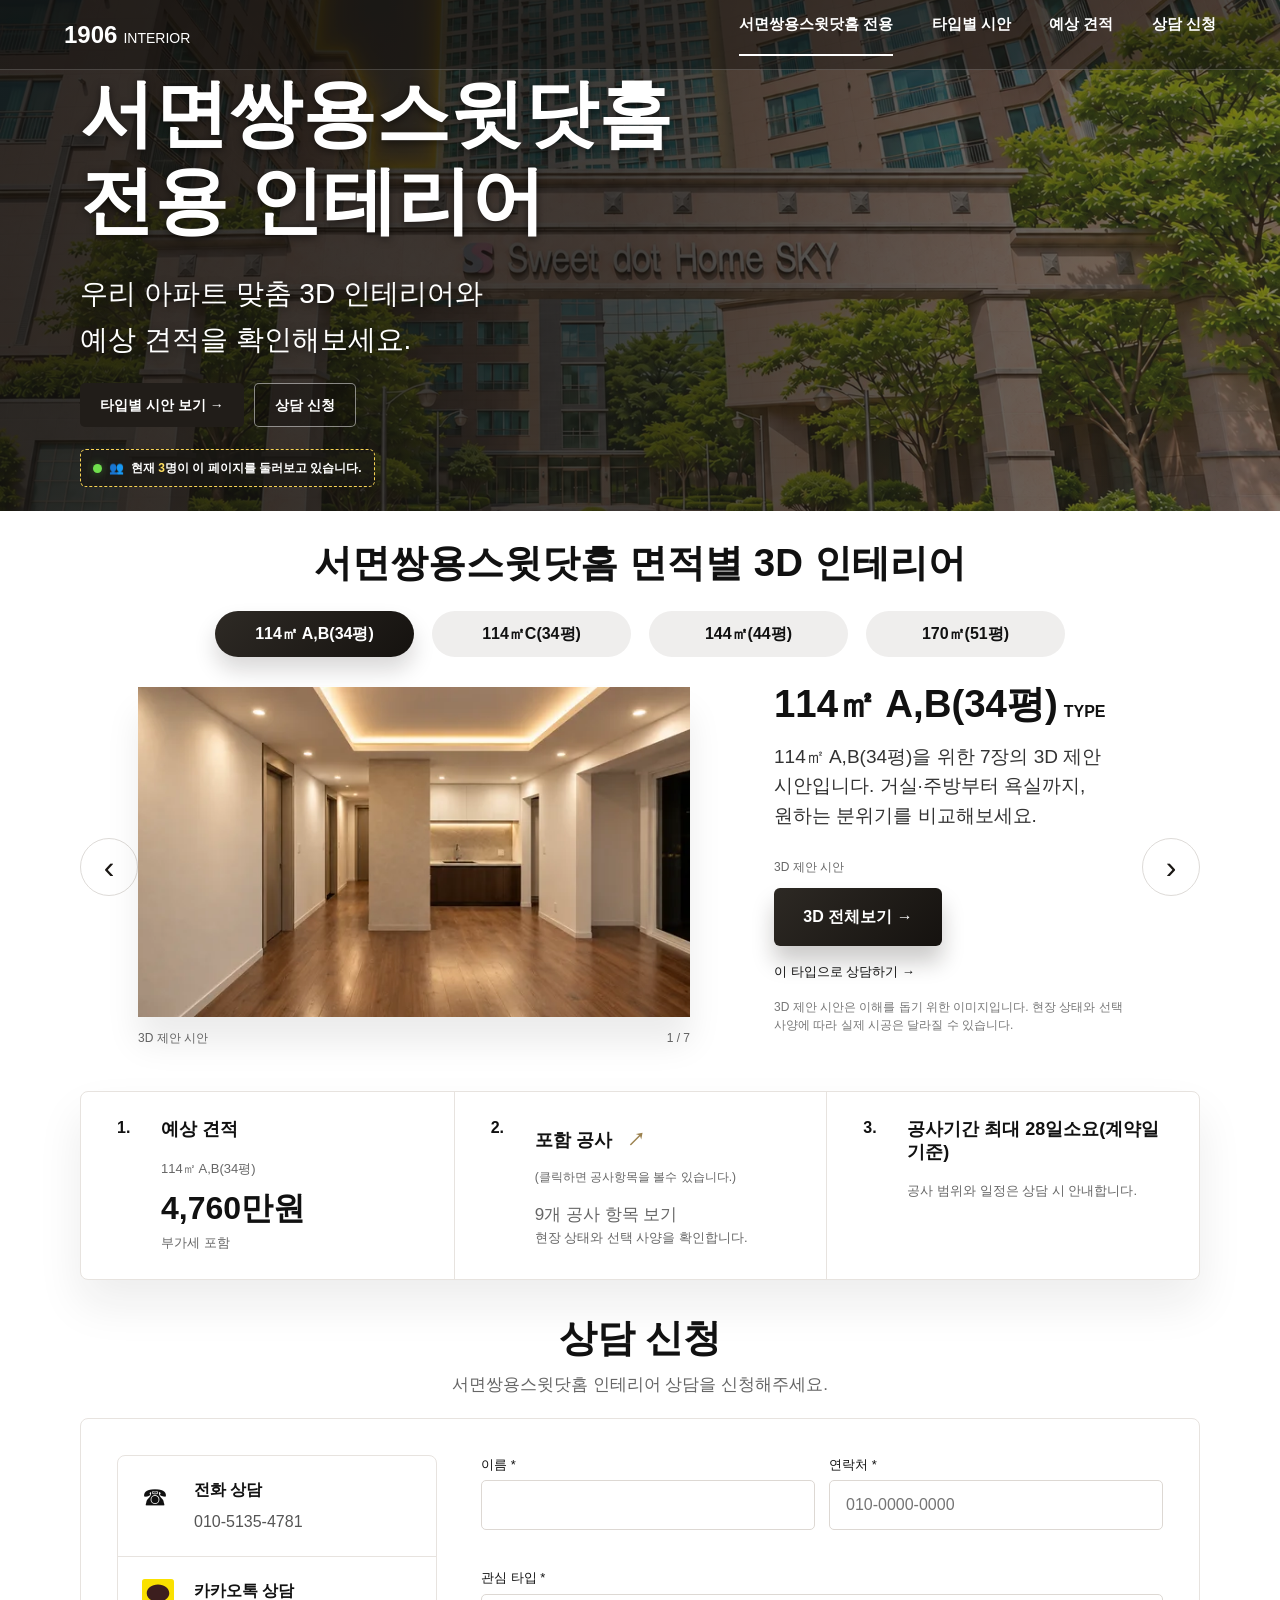
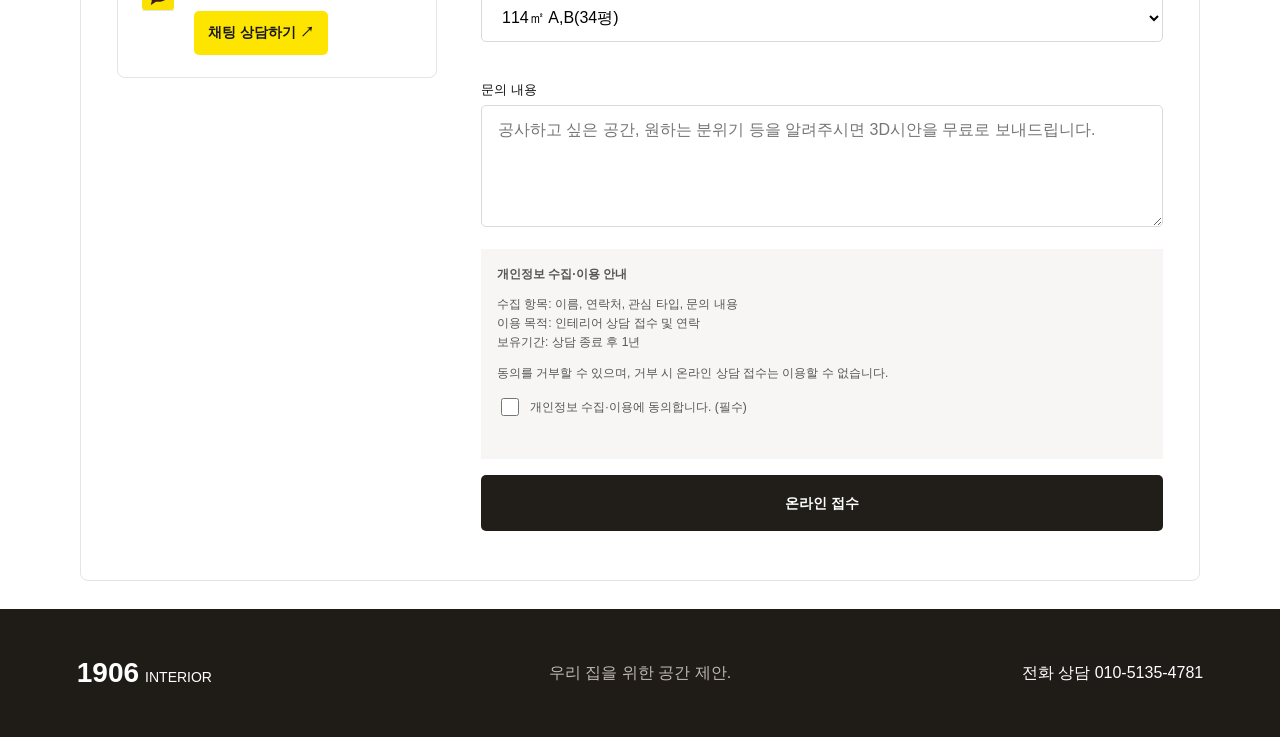
==== commit afb66e33: "Replace powder room black surround with white background" ====
--- a/ssangyong-sky/index.html
+++ b/ssangyong-sky/index.html
@@ -5,7 +5,7 @@
 <meta name="description" content="서면쌍용스윗닷홈 타입별 3D 제안 시안과 인테리어 상담. 1906 INTERIOR 010-5135-4781">
 <meta name="robots" content="noindex,nofollow">
 <title>서면쌍용스윗닷홈 전용 인테리어 | 1906 INTERIOR</title>
-<link rel="stylesheet" href="./style.css?v=20261112-bath-crop"><script defer src="./data.js?v=20261106-vat"></script><script defer src="./app.js?v=20261112-bath-crop"></script>
+<link rel="stylesheet" href="./style.css?v=20261112-bath-crop"><script defer src="./data.js?v=20261112-white"></script><script defer src="./app.js?v=20261112-bath-crop"></script>
 </head>
 <body>
 <a class="skip" href="#main">본문으로 이동</a>
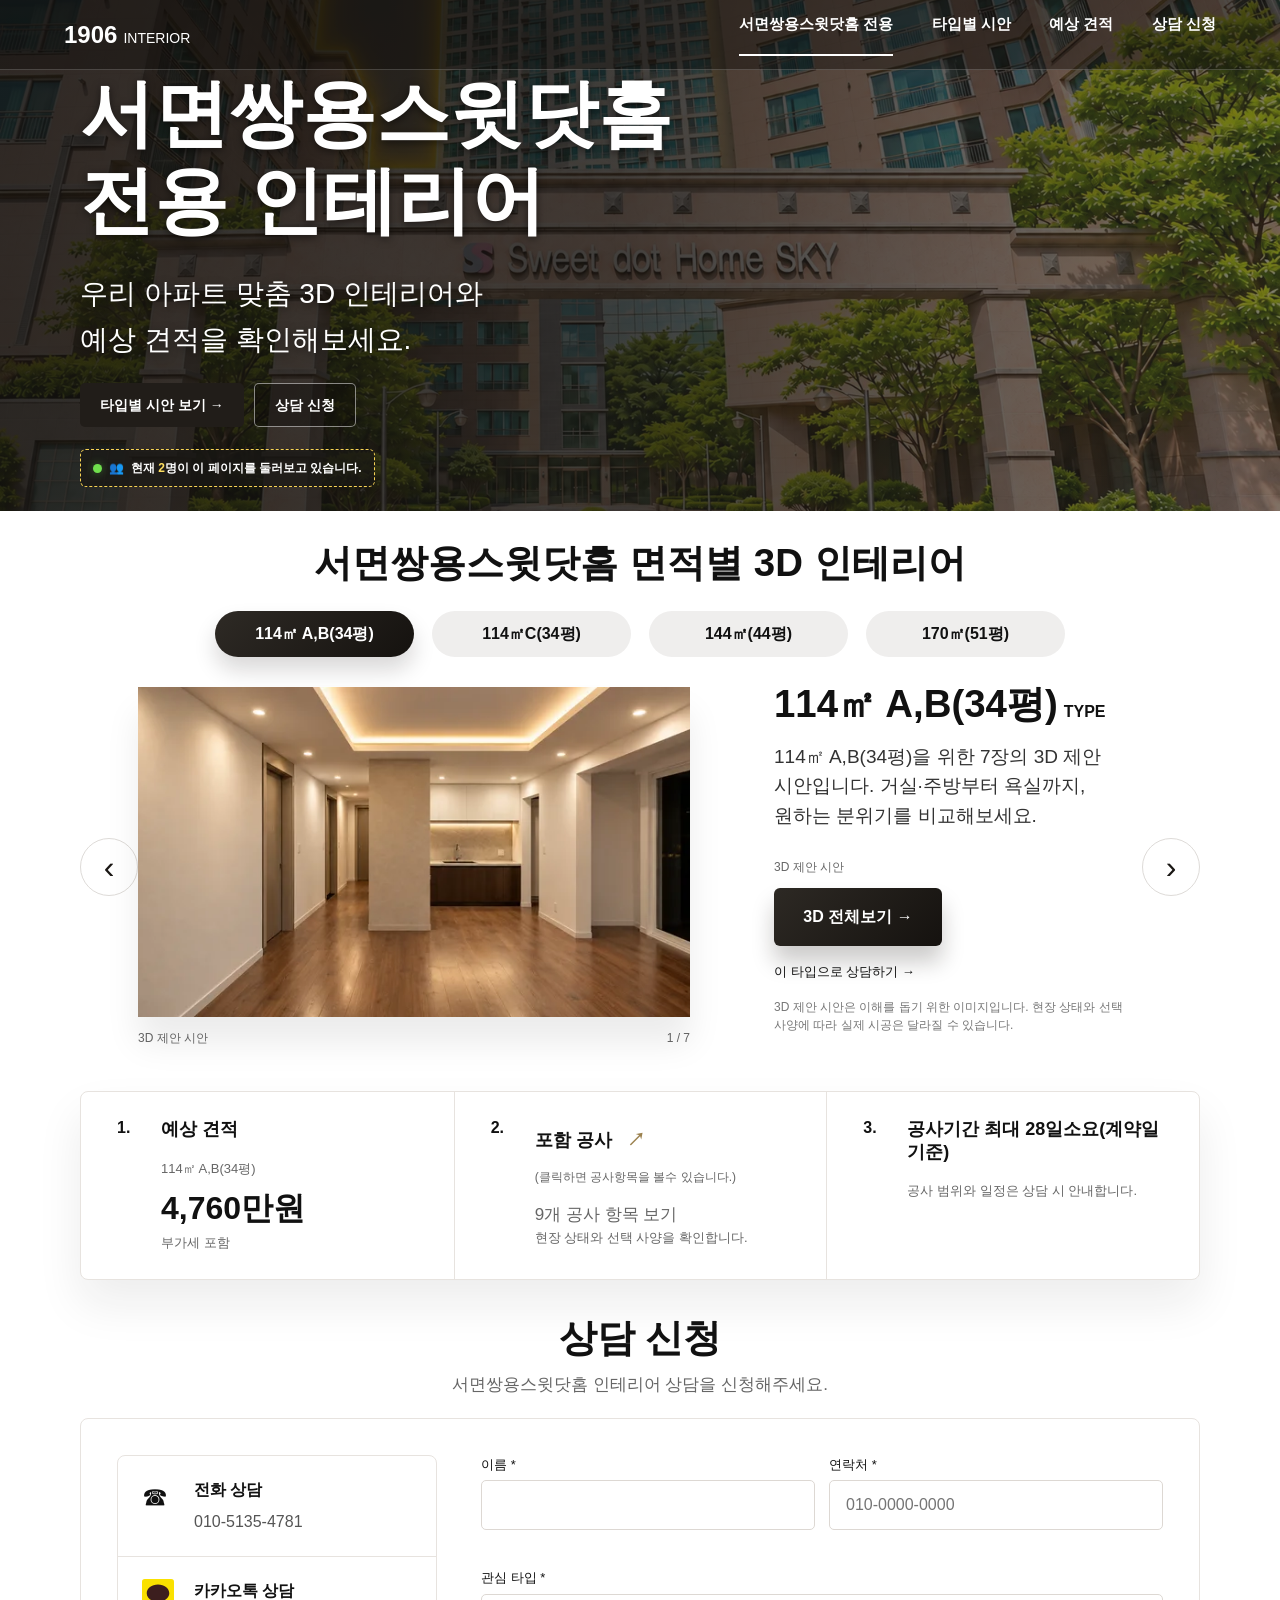
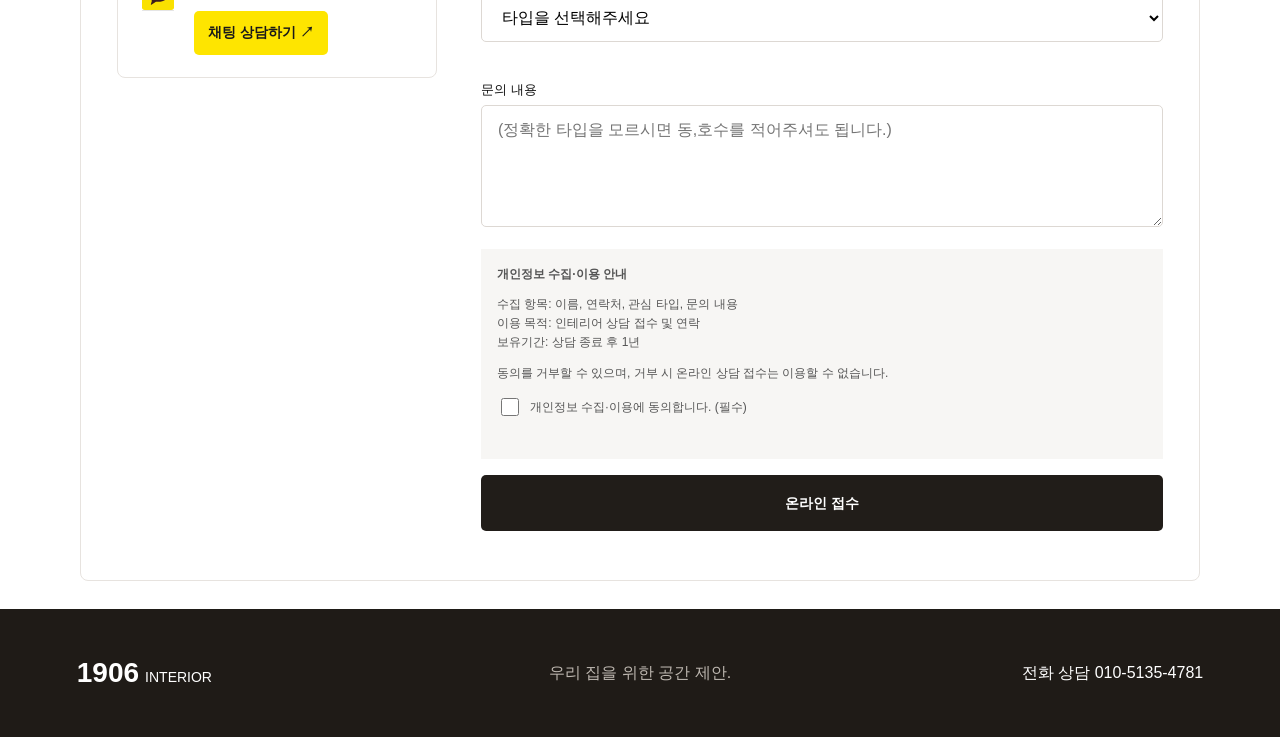
==== commit 5b0d8075: "Separate A and B consultation choices and update inquiry hint" ====
--- a/ssangyong-sky/index.html
+++ b/ssangyong-sky/index.html
@@ -5,7 +5,7 @@
 <meta name="description" content="서면쌍용스윗닷홈 타입별 3D 제안 시안과 인테리어 상담. 1906 INTERIOR 010-5135-4781">
 <meta name="robots" content="noindex,nofollow">
 <title>서면쌍용스윗닷홈 전용 인테리어 | 1906 INTERIOR</title>
-<link rel="stylesheet" href="./style.css?v=20261112-bath-crop"><script defer src="./data.js?v=20261112-white"></script><script defer src="./app.js?v=20261112-bath-crop"></script>
+<link rel="stylesheet" href="./style.css?v=20261112-bath-crop"><script defer src="./data.js?v=20261112-white"></script><script defer src="./app.js?v=20261112-form-types"></script>
 </head>
 <body>
 <a class="skip" href="#main">본문으로 이동</a>
@@ -14,7 +14,7 @@
 <section id="top" class="hero"><img id="heroImage" hidden width="1200" height="900" fetchpriority="high" decoding="async" alt="서면쌍용스윗닷홈 대표 3D 제안 시안"><div class="hero-overlay"></div><div class="hero-content"><h1>서면쌍용스윗닷홈<br>전용 인테리어</h1><p>우리 아파트 맞춤 3D 인테리어와<br>예상 견적을 확인해보세요.</p><div class="actions"><a class="button dark" href="#types">타입별 시안 보기 →</a><a class="button" href="#contact">상담 신청</a></div><div class="visitor-badge"><span class="visitor-dot" aria-hidden="true"></span><span aria-hidden="true">👥</span><span>현재 <strong id="visitorCount">1</strong>명이 이 페이지를 둘러보고 있습니다.</span></div><p id="heroPlaceholder" class="hero-pending">대표 3D 제안 시안 준비 중</p></div></section>
 <section id="types" class="type-section"><div class="section-heading"><h2>서면쌍용스윗닷홈<span class="compact-heading-break"> </span>면적별 3D 인테리어</h2></div><div id="typeTabs" class="type-tabs" role="tablist" aria-label="아파트 타입 선택"></div><div id="typePanel" class="showcase" role="tabpanel" tabindex="0"><button id="prevImage" class="circle-button prev" type="button" aria-label="이전 이미지">‹</button><div class="showcase-grid"><div class="gallery"><div class="image-stage visual-frame"><img id="designImage" hidden width="1200" height="900" decoding="async" loading="lazy" alt=""><div id="imagePlaceholder" class="placeholder" role="status"><strong>3D 제안 시안 준비 중</strong><p>원하시는 공간과 공사 범위를<br>상담으로 먼저 이야기해주세요.</p></div><div id="imageError" class="image-error" hidden role="status"><p>이미지를 불러오지 못했습니다.</p><button id="retryImage" type="button">다시 불러오기</button><a href="#contact">상담은 계속 이용할 수 있어요 →</a></div></div><div class="gallery-controls"><span>3D 제안 시안</span><span id="imageCounter" aria-live="polite">준비 중</span></div></div><article class="type-copy"><div class="type-title"><strong id="typeTitle"></strong><span>TYPE</span></div><p id="typeDescription"></p><span class="status-pill" id="designStatus">시안 준비 중</span><button id="openViewer" class="dark-button" type="button">3D 전체보기 →</button><a class="text-link" href="#contact">이 타입으로 상담하기 →</a><p class="small">3D 제안 시안은 이해를 돕기 위한 이미지입니다. 현장 상태와 선택 사양에 따라 실제 시공은 달라질 수 있습니다.</p></article></div><button id="nextImage" class="circle-button next" type="button" aria-label="다음 이미지">›</button></div></section>
 <section id="estimate" class="info-section"><div class="info-cards"><article class="info-card"><span class="info-icon">1.</span><div><h3>예상 견적</h3><p id="estimateType"></p><strong id="estimatePrice">상담 후 안내</strong><small><span id="estimateVat"></span></small></div></article><article class="info-card"><span class="info-icon">2.</span><div><h3><button id="openIncluded" class="included-trigger" type="button" aria-haspopup="dialog">포함 공사 <span aria-hidden="true">↗</span></button></h3><small class="included-hint">(클릭하면 공사항목을 볼수 있습니다.)</small><p class="assurance-copy">9개 공사 항목 보기</p><small>현장 상태와 선택 사양을 확인합니다.</small></div></article><article class="info-card"><span class="info-icon">3.</span><div><h3>공사기간 최대 28일소요(계약일 기준)</h3><small>공사 범위와 일정은 상담 시 안내합니다.</small></div></article></div></section>
-<section id="contact" class="contact-section"><div class="section-heading"><h2>상담 신청</h2><p>서면쌍용스윗닷홈 인테리어 상담을 신청해주세요.</p></div><div class="contact-box"><aside class="contact-methods" aria-label="상담 방법"><div><span>☎</span><strong>전화 상담</strong><p><a href="tel:01051354781">010-5135-4781</a></p></div><div><span aria-hidden="true"><img class="kakao-icon" src="./assets/kakaotalk.svg" width="32" height="32" alt="" loading="lazy"></span><strong>카카오톡 상담</strong><p><a class="kakao-link" href="http://pf.kakao.com/_lpCPX/chat" target="_blank" rel="noopener noreferrer" aria-label="카카오톡 상담 시작하기 (새 창)">채팅 상담하기 ↗</a></p></div></aside><form id="contactForm" novalidate><div class="form-grid"><label>이름 <span aria-hidden="true">*</span><input id="name" name="name" required autocomplete="name" maxlength="60" aria-describedby="nameError"><small class="field-error" id="nameError"></small></label><label>연락처 <span aria-hidden="true">*</span><input id="phone" name="phone" type="tel" required autocomplete="tel" inputmode="tel" maxlength="24" placeholder="010-0000-0000" aria-describedby="phoneError"><small class="field-error" id="phoneError"></small></label><label class="full">관심 타입 <span aria-hidden="true">*</span><select id="formType" name="type" required aria-describedby="typeError"></select><small class="field-error" id="typeError"></small></label><label class="full">문의 내용<textarea name="message" rows="4" maxlength="3000" placeholder="공사하고 싶은 공간, 원하는 분위기 등을 알려주시면 3D시안을 무료로 보내드립니다."></textarea></label></div><div class="honeypot" aria-hidden="true"><label>비워두세요<input name="botcheck" type="checkbox" tabindex="-1" autocomplete="off"></label></div><div class="privacy"><strong>개인정보 수집·이용 안내</strong><p>수집 항목: 이름, 연락처, 관심 타입, 문의 내용<br>이용 목적: 인테리어 상담 접수 및 연락<br>보유기간: <span id="retentionNotice">공개 전 확정 예정 (온라인 접수 중지)</span></p><p>동의를 거부할 수 있으며, 거부 시 온라인 상담 접수는 이용할 수 없습니다.</p><label class="consent"><input id="consent" name="consent" type="checkbox" required aria-describedby="consentError">개인정보 수집·이용에 동의합니다. (필수)</label><small id="consentError" class="field-error"></small></div><button id="submitButton" class="button dark submit" type="submit">온라인 접수</button><p id="formStatus" role="status" aria-live="polite"></p></form></div></section>
+<section id="contact" class="contact-section"><div class="section-heading"><h2>상담 신청</h2><p>서면쌍용스윗닷홈 인테리어 상담을 신청해주세요.</p></div><div class="contact-box"><aside class="contact-methods" aria-label="상담 방법"><div><span>☎</span><strong>전화 상담</strong><p><a href="tel:01051354781">010-5135-4781</a></p></div><div><span aria-hidden="true"><img class="kakao-icon" src="./assets/kakaotalk.svg" width="32" height="32" alt="" loading="lazy"></span><strong>카카오톡 상담</strong><p><a class="kakao-link" href="http://pf.kakao.com/_lpCPX/chat" target="_blank" rel="noopener noreferrer" aria-label="카카오톡 상담 시작하기 (새 창)">채팅 상담하기 ↗</a></p></div></aside><form id="contactForm" novalidate><div class="form-grid"><label>이름 <span aria-hidden="true">*</span><input id="name" name="name" required autocomplete="name" maxlength="60" aria-describedby="nameError"><small class="field-error" id="nameError"></small></label><label>연락처 <span aria-hidden="true">*</span><input id="phone" name="phone" type="tel" required autocomplete="tel" inputmode="tel" maxlength="24" placeholder="010-0000-0000" aria-describedby="phoneError"><small class="field-error" id="phoneError"></small></label><label class="full">관심 타입 <span aria-hidden="true">*</span><select id="formType" name="type" required aria-describedby="typeError"></select><small class="field-error" id="typeError"></small></label><label class="full">문의 내용<textarea name="message" rows="4" maxlength="3000" placeholder="(정확한 타입을 모르시면 동,호수를 적어주셔도 됩니다.)"></textarea></label></div><div class="honeypot" aria-hidden="true"><label>비워두세요<input name="botcheck" type="checkbox" tabindex="-1" autocomplete="off"></label></div><div class="privacy"><strong>개인정보 수집·이용 안내</strong><p>수집 항목: 이름, 연락처, 관심 타입, 문의 내용<br>이용 목적: 인테리어 상담 접수 및 연락<br>보유기간: <span id="retentionNotice">공개 전 확정 예정 (온라인 접수 중지)</span></p><p>동의를 거부할 수 있으며, 거부 시 온라인 상담 접수는 이용할 수 없습니다.</p><label class="consent"><input id="consent" name="consent" type="checkbox" required aria-describedby="consentError">개인정보 수집·이용에 동의합니다. (필수)</label><small id="consentError" class="field-error"></small></div><button id="submitButton" class="button dark submit" type="submit">온라인 접수</button><p id="formStatus" role="status" aria-live="polite"></p></form></div></section>
 </main>
 <footer class="site-footer"><a class="brand" href="#top"><strong>1906</strong><span>INTERIOR</span></a><p>우리 집을 위한 공간 제안.</p><a href="tel:01051354781">전화 상담 010-5135-4781</a></footer>
 <div class="mobile-bar"><a href="tel:01051354781">전화 상담</a><a href="#contact">상담 신청 ↗</a></div>
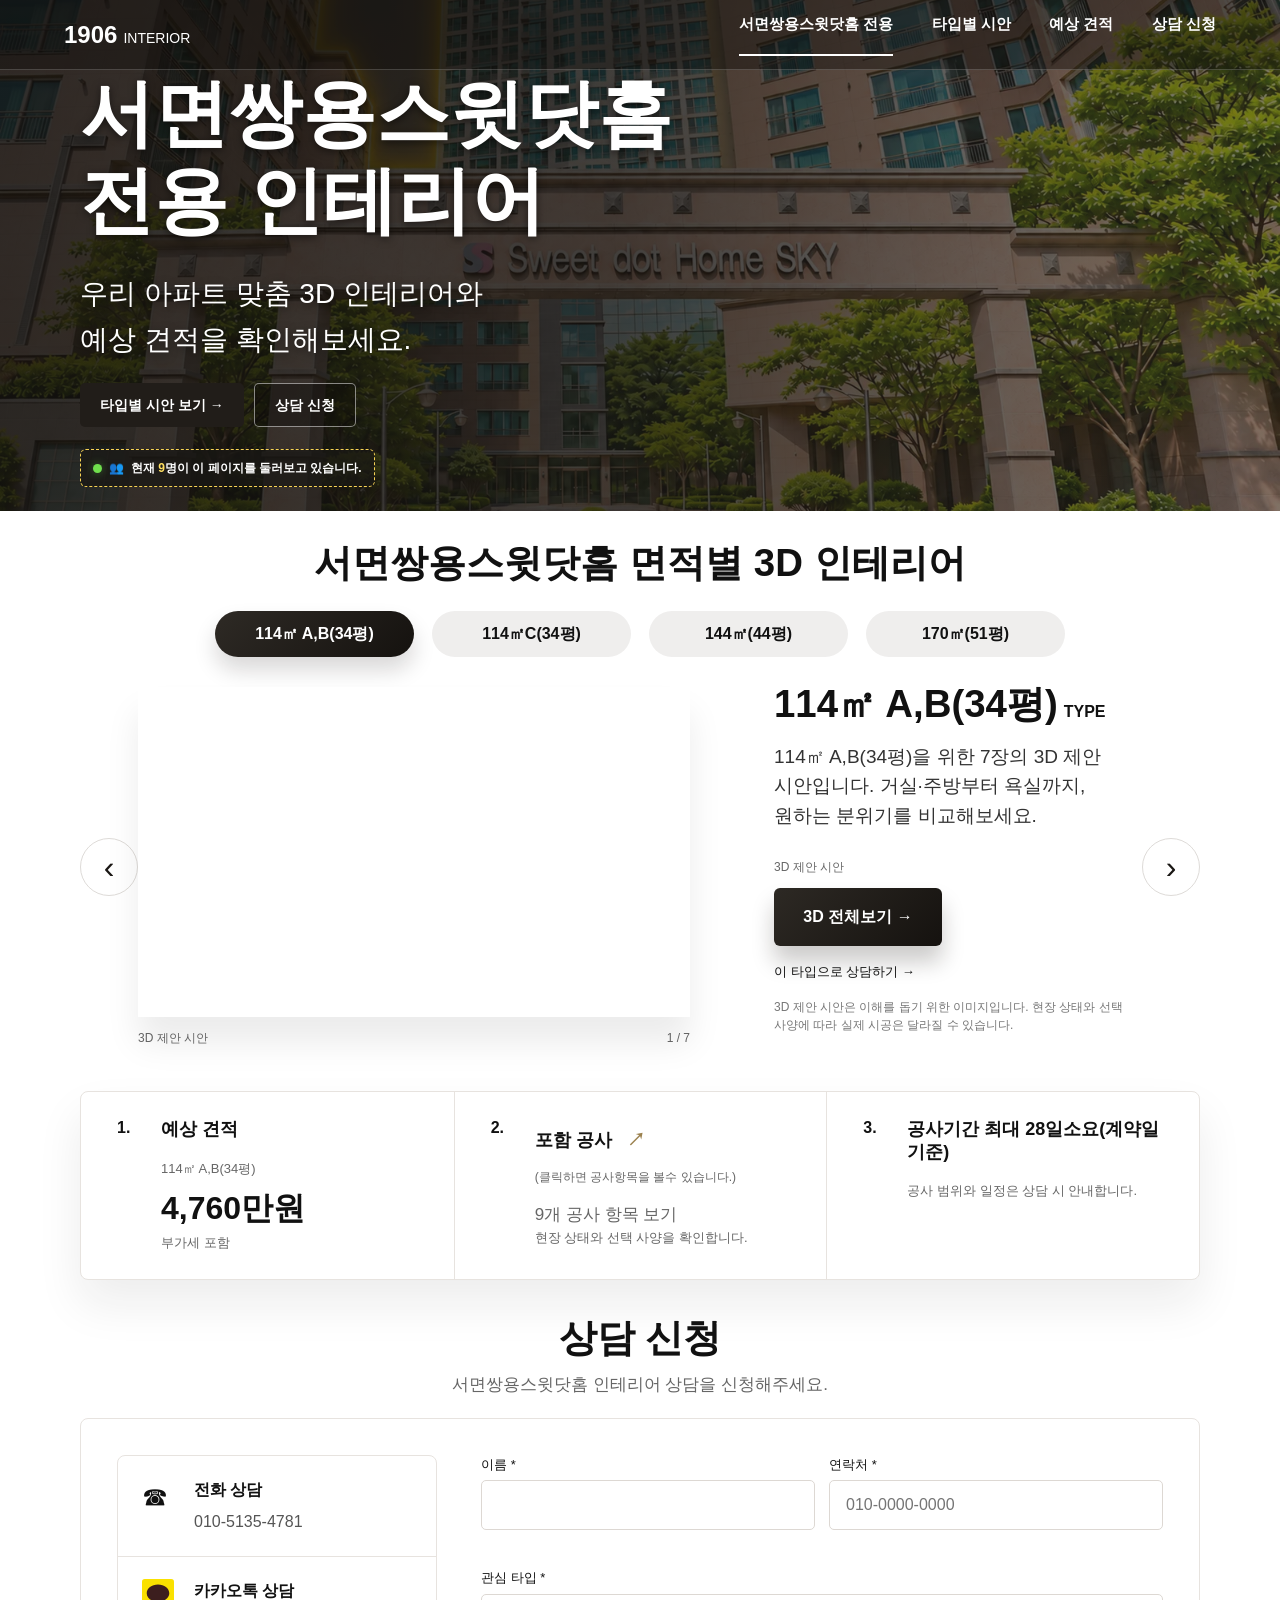
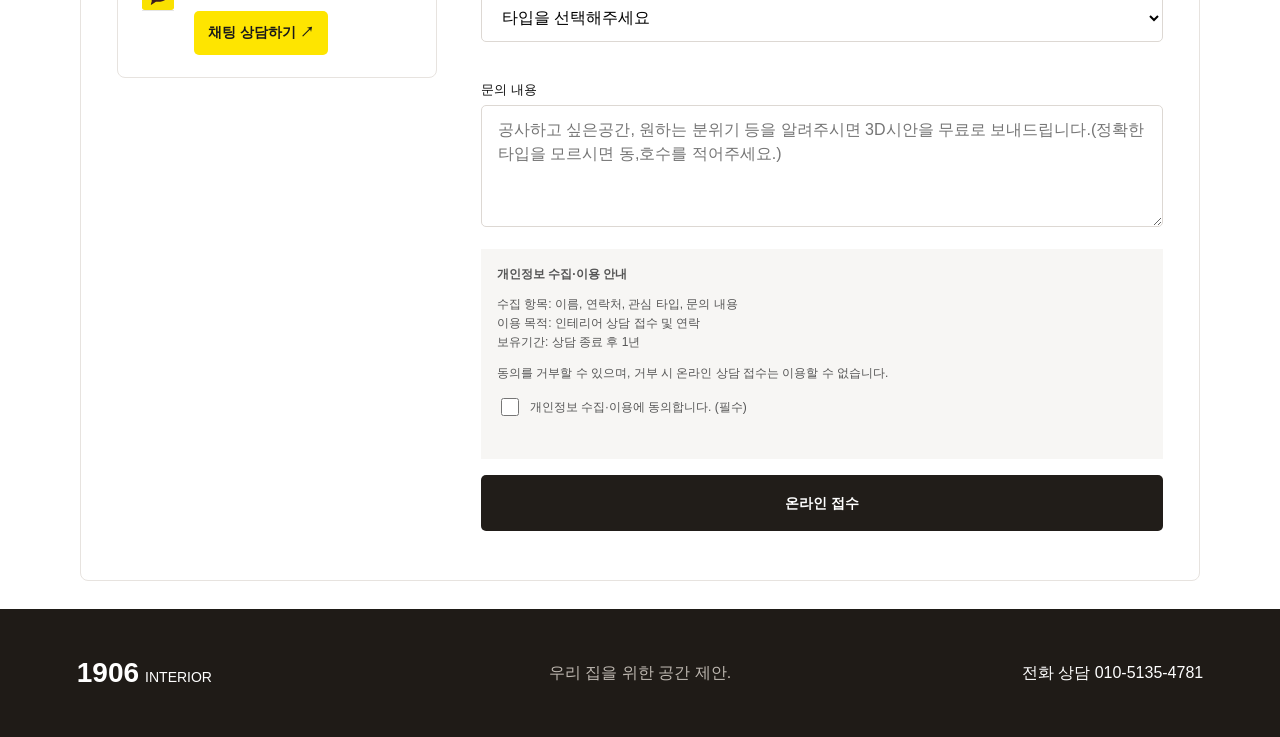
==== commit 20559218: "Restore free 3D proposal inquiry hint with unit guidance" ====
--- a/ssangyong-sky/index.html
+++ b/ssangyong-sky/index.html
@@ -14,7 +14,7 @@
 <section id="top" class="hero"><img id="heroImage" hidden width="1200" height="900" fetchpriority="high" decoding="async" alt="서면쌍용스윗닷홈 대표 3D 제안 시안"><div class="hero-overlay"></div><div class="hero-content"><h1>서면쌍용스윗닷홈<br>전용 인테리어</h1><p>우리 아파트 맞춤 3D 인테리어와<br>예상 견적을 확인해보세요.</p><div class="actions"><a class="button dark" href="#types">타입별 시안 보기 →</a><a class="button" href="#contact">상담 신청</a></div><div class="visitor-badge"><span class="visitor-dot" aria-hidden="true"></span><span aria-hidden="true">👥</span><span>현재 <strong id="visitorCount">1</strong>명이 이 페이지를 둘러보고 있습니다.</span></div><p id="heroPlaceholder" class="hero-pending">대표 3D 제안 시안 준비 중</p></div></section>
 <section id="types" class="type-section"><div class="section-heading"><h2>서면쌍용스윗닷홈<span class="compact-heading-break"> </span>면적별 3D 인테리어</h2></div><div id="typeTabs" class="type-tabs" role="tablist" aria-label="아파트 타입 선택"></div><div id="typePanel" class="showcase" role="tabpanel" tabindex="0"><button id="prevImage" class="circle-button prev" type="button" aria-label="이전 이미지">‹</button><div class="showcase-grid"><div class="gallery"><div class="image-stage visual-frame"><img id="designImage" hidden width="1200" height="900" decoding="async" loading="lazy" alt=""><div id="imagePlaceholder" class="placeholder" role="status"><strong>3D 제안 시안 준비 중</strong><p>원하시는 공간과 공사 범위를<br>상담으로 먼저 이야기해주세요.</p></div><div id="imageError" class="image-error" hidden role="status"><p>이미지를 불러오지 못했습니다.</p><button id="retryImage" type="button">다시 불러오기</button><a href="#contact">상담은 계속 이용할 수 있어요 →</a></div></div><div class="gallery-controls"><span>3D 제안 시안</span><span id="imageCounter" aria-live="polite">준비 중</span></div></div><article class="type-copy"><div class="type-title"><strong id="typeTitle"></strong><span>TYPE</span></div><p id="typeDescription"></p><span class="status-pill" id="designStatus">시안 준비 중</span><button id="openViewer" class="dark-button" type="button">3D 전체보기 →</button><a class="text-link" href="#contact">이 타입으로 상담하기 →</a><p class="small">3D 제안 시안은 이해를 돕기 위한 이미지입니다. 현장 상태와 선택 사양에 따라 실제 시공은 달라질 수 있습니다.</p></article></div><button id="nextImage" class="circle-button next" type="button" aria-label="다음 이미지">›</button></div></section>
 <section id="estimate" class="info-section"><div class="info-cards"><article class="info-card"><span class="info-icon">1.</span><div><h3>예상 견적</h3><p id="estimateType"></p><strong id="estimatePrice">상담 후 안내</strong><small><span id="estimateVat"></span></small></div></article><article class="info-card"><span class="info-icon">2.</span><div><h3><button id="openIncluded" class="included-trigger" type="button" aria-haspopup="dialog">포함 공사 <span aria-hidden="true">↗</span></button></h3><small class="included-hint">(클릭하면 공사항목을 볼수 있습니다.)</small><p class="assurance-copy">9개 공사 항목 보기</p><small>현장 상태와 선택 사양을 확인합니다.</small></div></article><article class="info-card"><span class="info-icon">3.</span><div><h3>공사기간 최대 28일소요(계약일 기준)</h3><small>공사 범위와 일정은 상담 시 안내합니다.</small></div></article></div></section>
-<section id="contact" class="contact-section"><div class="section-heading"><h2>상담 신청</h2><p>서면쌍용스윗닷홈 인테리어 상담을 신청해주세요.</p></div><div class="contact-box"><aside class="contact-methods" aria-label="상담 방법"><div><span>☎</span><strong>전화 상담</strong><p><a href="tel:01051354781">010-5135-4781</a></p></div><div><span aria-hidden="true"><img class="kakao-icon" src="./assets/kakaotalk.svg" width="32" height="32" alt="" loading="lazy"></span><strong>카카오톡 상담</strong><p><a class="kakao-link" href="http://pf.kakao.com/_lpCPX/chat" target="_blank" rel="noopener noreferrer" aria-label="카카오톡 상담 시작하기 (새 창)">채팅 상담하기 ↗</a></p></div></aside><form id="contactForm" novalidate><div class="form-grid"><label>이름 <span aria-hidden="true">*</span><input id="name" name="name" required autocomplete="name" maxlength="60" aria-describedby="nameError"><small class="field-error" id="nameError"></small></label><label>연락처 <span aria-hidden="true">*</span><input id="phone" name="phone" type="tel" required autocomplete="tel" inputmode="tel" maxlength="24" placeholder="010-0000-0000" aria-describedby="phoneError"><small class="field-error" id="phoneError"></small></label><label class="full">관심 타입 <span aria-hidden="true">*</span><select id="formType" name="type" required aria-describedby="typeError"></select><small class="field-error" id="typeError"></small></label><label class="full">문의 내용<textarea name="message" rows="4" maxlength="3000" placeholder="(정확한 타입을 모르시면 동,호수를 적어주셔도 됩니다.)"></textarea></label></div><div class="honeypot" aria-hidden="true"><label>비워두세요<input name="botcheck" type="checkbox" tabindex="-1" autocomplete="off"></label></div><div class="privacy"><strong>개인정보 수집·이용 안내</strong><p>수집 항목: 이름, 연락처, 관심 타입, 문의 내용<br>이용 목적: 인테리어 상담 접수 및 연락<br>보유기간: <span id="retentionNotice">공개 전 확정 예정 (온라인 접수 중지)</span></p><p>동의를 거부할 수 있으며, 거부 시 온라인 상담 접수는 이용할 수 없습니다.</p><label class="consent"><input id="consent" name="consent" type="checkbox" required aria-describedby="consentError">개인정보 수집·이용에 동의합니다. (필수)</label><small id="consentError" class="field-error"></small></div><button id="submitButton" class="button dark submit" type="submit">온라인 접수</button><p id="formStatus" role="status" aria-live="polite"></p></form></div></section>
+<section id="contact" class="contact-section"><div class="section-heading"><h2>상담 신청</h2><p>서면쌍용스윗닷홈 인테리어 상담을 신청해주세요.</p></div><div class="contact-box"><aside class="contact-methods" aria-label="상담 방법"><div><span>☎</span><strong>전화 상담</strong><p><a href="tel:01051354781">010-5135-4781</a></p></div><div><span aria-hidden="true"><img class="kakao-icon" src="./assets/kakaotalk.svg" width="32" height="32" alt="" loading="lazy"></span><strong>카카오톡 상담</strong><p><a class="kakao-link" href="http://pf.kakao.com/_lpCPX/chat" target="_blank" rel="noopener noreferrer" aria-label="카카오톡 상담 시작하기 (새 창)">채팅 상담하기 ↗</a></p></div></aside><form id="contactForm" novalidate><div class="form-grid"><label>이름 <span aria-hidden="true">*</span><input id="name" name="name" required autocomplete="name" maxlength="60" aria-describedby="nameError"><small class="field-error" id="nameError"></small></label><label>연락처 <span aria-hidden="true">*</span><input id="phone" name="phone" type="tel" required autocomplete="tel" inputmode="tel" maxlength="24" placeholder="010-0000-0000" aria-describedby="phoneError"><small class="field-error" id="phoneError"></small></label><label class="full">관심 타입 <span aria-hidden="true">*</span><select id="formType" name="type" required aria-describedby="typeError"></select><small class="field-error" id="typeError"></small></label><label class="full">문의 내용<textarea name="message" rows="4" maxlength="3000" placeholder="공사하고 싶은공간, 원하는 분위기 등을 알려주시면 3D시안을 무료로 보내드립니다.(정확한 타입을 모르시면 동,호수를 적어주세요.)"></textarea></label></div><div class="honeypot" aria-hidden="true"><label>비워두세요<input name="botcheck" type="checkbox" tabindex="-1" autocomplete="off"></label></div><div class="privacy"><strong>개인정보 수집·이용 안내</strong><p>수집 항목: 이름, 연락처, 관심 타입, 문의 내용<br>이용 목적: 인테리어 상담 접수 및 연락<br>보유기간: <span id="retentionNotice">공개 전 확정 예정 (온라인 접수 중지)</span></p><p>동의를 거부할 수 있으며, 거부 시 온라인 상담 접수는 이용할 수 없습니다.</p><label class="consent"><input id="consent" name="consent" type="checkbox" required aria-describedby="consentError">개인정보 수집·이용에 동의합니다. (필수)</label><small id="consentError" class="field-error"></small></div><button id="submitButton" class="button dark submit" type="submit">온라인 접수</button><p id="formStatus" role="status" aria-live="polite"></p></form></div></section>
 </main>
 <footer class="site-footer"><a class="brand" href="#top"><strong>1906</strong><span>INTERIOR</span></a><p>우리 집을 위한 공간 제안.</p><a href="tel:01051354781">전화 상담 010-5135-4781</a></footer>
 <div class="mobile-bar"><a href="tel:01051354781">전화 상담</a><a href="#contact">상담 신청 ↗</a></div>
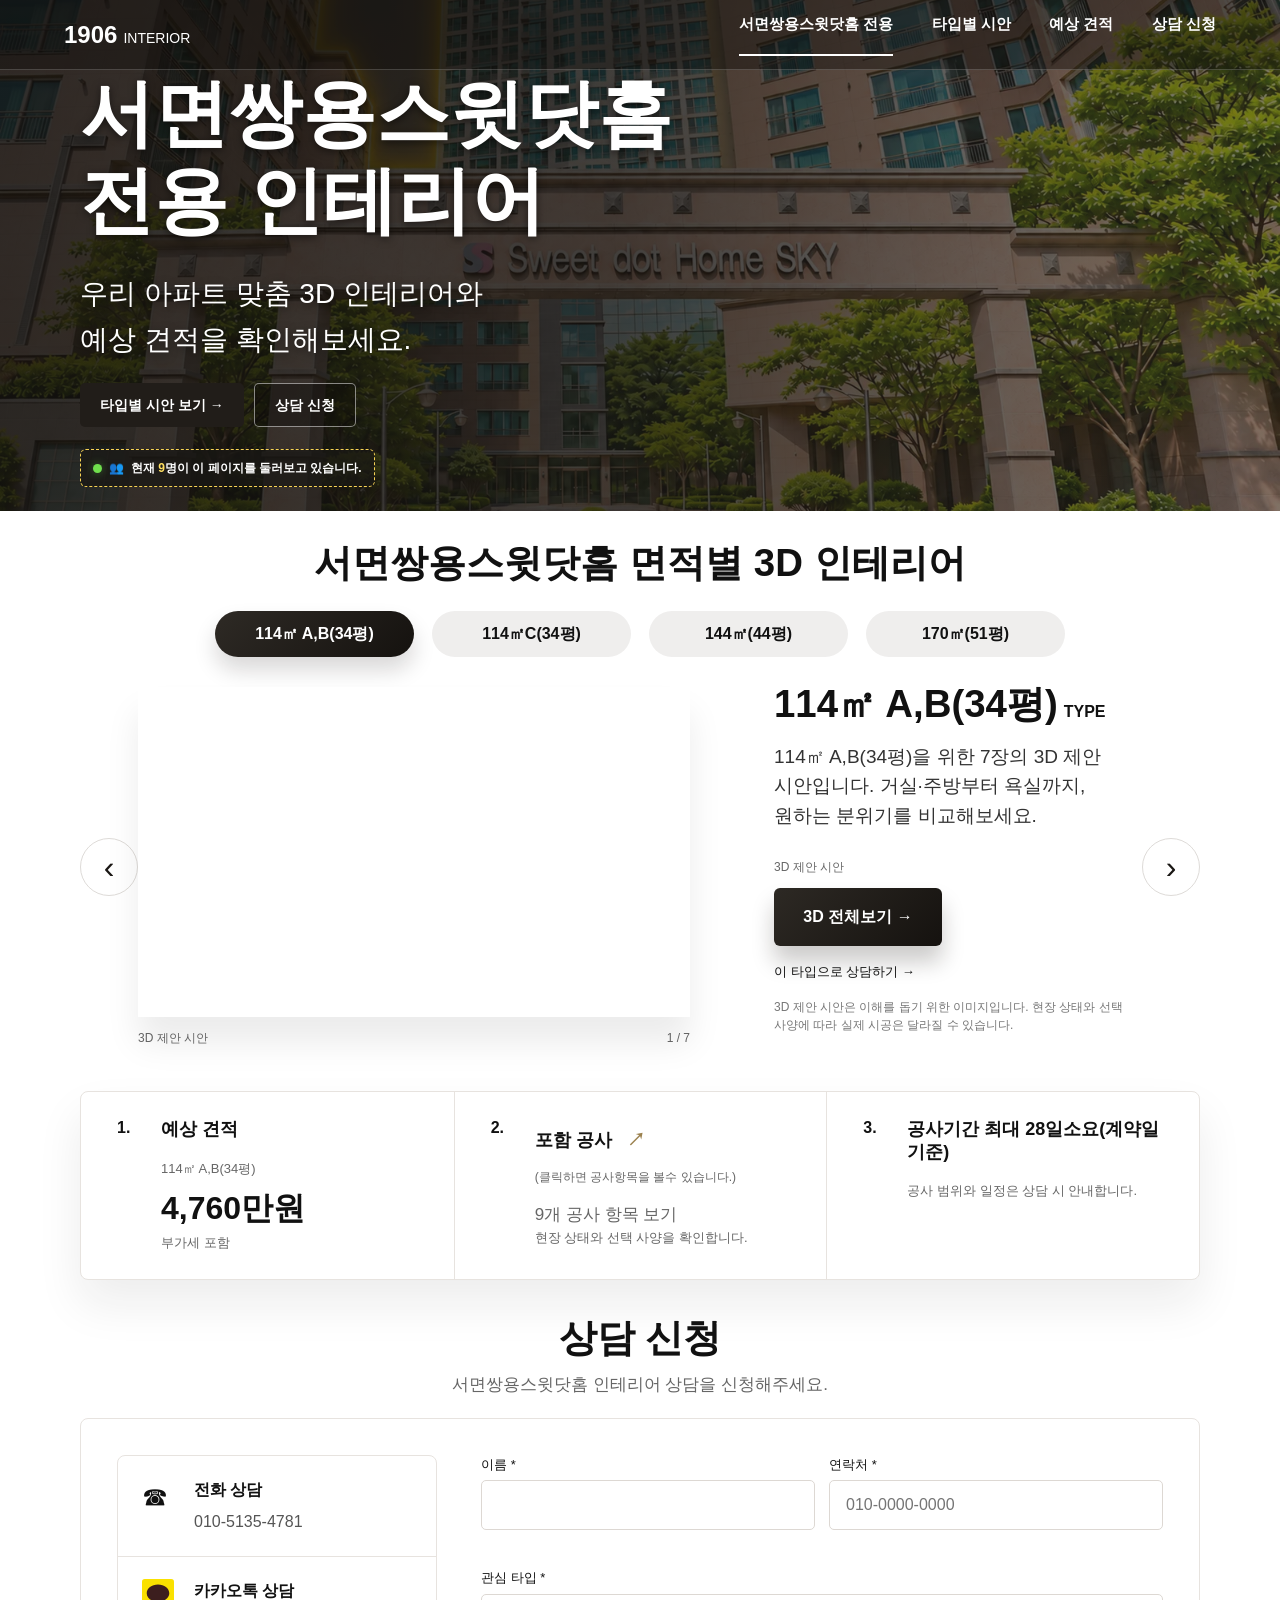
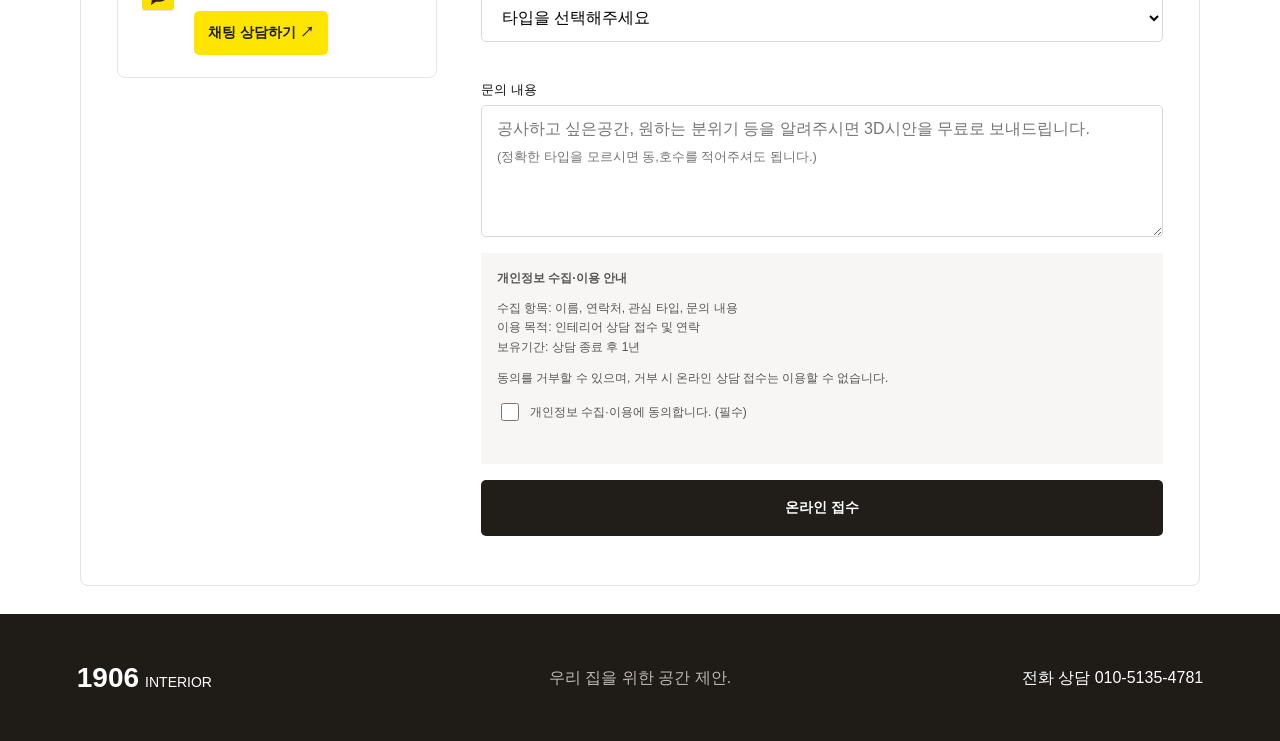
==== commit 83d3c020: "Put unit guidance on a smaller separate line" ====
--- a/ssangyong-sky/index.html
+++ b/ssangyong-sky/index.html
@@ -5,7 +5,7 @@
 <meta name="description" content="서면쌍용스윗닷홈 타입별 3D 제안 시안과 인테리어 상담. 1906 INTERIOR 010-5135-4781">
 <meta name="robots" content="noindex,nofollow">
 <title>서면쌍용스윗닷홈 전용 인테리어 | 1906 INTERIOR</title>
-<link rel="stylesheet" href="./style.css?v=20261112-bath-crop"><script defer src="./data.js?v=20261112-white"></script><script defer src="./app.js?v=20261112-form-types"></script>
+<link rel="stylesheet" href="./style.css?v=20261112-inquiry-lines"><script defer src="./data.js?v=20261112-white"></script><script defer src="./app.js?v=20261112-form-types"></script>
 </head>
 <body>
 <a class="skip" href="#main">본문으로 이동</a>
@@ -14,7 +14,7 @@
 <section id="top" class="hero"><img id="heroImage" hidden width="1200" height="900" fetchpriority="high" decoding="async" alt="서면쌍용스윗닷홈 대표 3D 제안 시안"><div class="hero-overlay"></div><div class="hero-content"><h1>서면쌍용스윗닷홈<br>전용 인테리어</h1><p>우리 아파트 맞춤 3D 인테리어와<br>예상 견적을 확인해보세요.</p><div class="actions"><a class="button dark" href="#types">타입별 시안 보기 →</a><a class="button" href="#contact">상담 신청</a></div><div class="visitor-badge"><span class="visitor-dot" aria-hidden="true"></span><span aria-hidden="true">👥</span><span>현재 <strong id="visitorCount">1</strong>명이 이 페이지를 둘러보고 있습니다.</span></div><p id="heroPlaceholder" class="hero-pending">대표 3D 제안 시안 준비 중</p></div></section>
 <section id="types" class="type-section"><div class="section-heading"><h2>서면쌍용스윗닷홈<span class="compact-heading-break"> </span>면적별 3D 인테리어</h2></div><div id="typeTabs" class="type-tabs" role="tablist" aria-label="아파트 타입 선택"></div><div id="typePanel" class="showcase" role="tabpanel" tabindex="0"><button id="prevImage" class="circle-button prev" type="button" aria-label="이전 이미지">‹</button><div class="showcase-grid"><div class="gallery"><div class="image-stage visual-frame"><img id="designImage" hidden width="1200" height="900" decoding="async" loading="lazy" alt=""><div id="imagePlaceholder" class="placeholder" role="status"><strong>3D 제안 시안 준비 중</strong><p>원하시는 공간과 공사 범위를<br>상담으로 먼저 이야기해주세요.</p></div><div id="imageError" class="image-error" hidden role="status"><p>이미지를 불러오지 못했습니다.</p><button id="retryImage" type="button">다시 불러오기</button><a href="#contact">상담은 계속 이용할 수 있어요 →</a></div></div><div class="gallery-controls"><span>3D 제안 시안</span><span id="imageCounter" aria-live="polite">준비 중</span></div></div><article class="type-copy"><div class="type-title"><strong id="typeTitle"></strong><span>TYPE</span></div><p id="typeDescription"></p><span class="status-pill" id="designStatus">시안 준비 중</span><button id="openViewer" class="dark-button" type="button">3D 전체보기 →</button><a class="text-link" href="#contact">이 타입으로 상담하기 →</a><p class="small">3D 제안 시안은 이해를 돕기 위한 이미지입니다. 현장 상태와 선택 사양에 따라 실제 시공은 달라질 수 있습니다.</p></article></div><button id="nextImage" class="circle-button next" type="button" aria-label="다음 이미지">›</button></div></section>
 <section id="estimate" class="info-section"><div class="info-cards"><article class="info-card"><span class="info-icon">1.</span><div><h3>예상 견적</h3><p id="estimateType"></p><strong id="estimatePrice">상담 후 안내</strong><small><span id="estimateVat"></span></small></div></article><article class="info-card"><span class="info-icon">2.</span><div><h3><button id="openIncluded" class="included-trigger" type="button" aria-haspopup="dialog">포함 공사 <span aria-hidden="true">↗</span></button></h3><small class="included-hint">(클릭하면 공사항목을 볼수 있습니다.)</small><p class="assurance-copy">9개 공사 항목 보기</p><small>현장 상태와 선택 사양을 확인합니다.</small></div></article><article class="info-card"><span class="info-icon">3.</span><div><h3>공사기간 최대 28일소요(계약일 기준)</h3><small>공사 범위와 일정은 상담 시 안내합니다.</small></div></article></div></section>
-<section id="contact" class="contact-section"><div class="section-heading"><h2>상담 신청</h2><p>서면쌍용스윗닷홈 인테리어 상담을 신청해주세요.</p></div><div class="contact-box"><aside class="contact-methods" aria-label="상담 방법"><div><span>☎</span><strong>전화 상담</strong><p><a href="tel:01051354781">010-5135-4781</a></p></div><div><span aria-hidden="true"><img class="kakao-icon" src="./assets/kakaotalk.svg" width="32" height="32" alt="" loading="lazy"></span><strong>카카오톡 상담</strong><p><a class="kakao-link" href="http://pf.kakao.com/_lpCPX/chat" target="_blank" rel="noopener noreferrer" aria-label="카카오톡 상담 시작하기 (새 창)">채팅 상담하기 ↗</a></p></div></aside><form id="contactForm" novalidate><div class="form-grid"><label>이름 <span aria-hidden="true">*</span><input id="name" name="name" required autocomplete="name" maxlength="60" aria-describedby="nameError"><small class="field-error" id="nameError"></small></label><label>연락처 <span aria-hidden="true">*</span><input id="phone" name="phone" type="tel" required autocomplete="tel" inputmode="tel" maxlength="24" placeholder="010-0000-0000" aria-describedby="phoneError"><small class="field-error" id="phoneError"></small></label><label class="full">관심 타입 <span aria-hidden="true">*</span><select id="formType" name="type" required aria-describedby="typeError"></select><small class="field-error" id="typeError"></small></label><label class="full">문의 내용<textarea name="message" rows="4" maxlength="3000" placeholder="공사하고 싶은공간, 원하는 분위기 등을 알려주시면 3D시안을 무료로 보내드립니다.(정확한 타입을 모르시면 동,호수를 적어주세요.)"></textarea></label></div><div class="honeypot" aria-hidden="true"><label>비워두세요<input name="botcheck" type="checkbox" tabindex="-1" autocomplete="off"></label></div><div class="privacy"><strong>개인정보 수집·이용 안내</strong><p>수집 항목: 이름, 연락처, 관심 타입, 문의 내용<br>이용 목적: 인테리어 상담 접수 및 연락<br>보유기간: <span id="retentionNotice">공개 전 확정 예정 (온라인 접수 중지)</span></p><p>동의를 거부할 수 있으며, 거부 시 온라인 상담 접수는 이용할 수 없습니다.</p><label class="consent"><input id="consent" name="consent" type="checkbox" required aria-describedby="consentError">개인정보 수집·이용에 동의합니다. (필수)</label><small id="consentError" class="field-error"></small></div><button id="submitButton" class="button dark submit" type="submit">온라인 접수</button><p id="formStatus" role="status" aria-live="polite"></p></form></div></section>
+<section id="contact" class="contact-section"><div class="section-heading"><h2>상담 신청</h2><p>서면쌍용스윗닷홈 인테리어 상담을 신청해주세요.</p></div><div class="contact-box"><aside class="contact-methods" aria-label="상담 방법"><div><span>☎</span><strong>전화 상담</strong><p><a href="tel:01051354781">010-5135-4781</a></p></div><div><span aria-hidden="true"><img class="kakao-icon" src="./assets/kakaotalk.svg" width="32" height="32" alt="" loading="lazy"></span><strong>카카오톡 상담</strong><p><a class="kakao-link" href="http://pf.kakao.com/_lpCPX/chat" target="_blank" rel="noopener noreferrer" aria-label="카카오톡 상담 시작하기 (새 창)">채팅 상담하기 ↗</a></p></div></aside><form id="contactForm" novalidate><div class="form-grid"><label>이름 <span aria-hidden="true">*</span><input id="name" name="name" required autocomplete="name" maxlength="60" aria-describedby="nameError"><small class="field-error" id="nameError"></small></label><label>연락처 <span aria-hidden="true">*</span><input id="phone" name="phone" type="tel" required autocomplete="tel" inputmode="tel" maxlength="24" placeholder="010-0000-0000" aria-describedby="phoneError"><small class="field-error" id="phoneError"></small></label><label class="full">관심 타입 <span aria-hidden="true">*</span><select id="formType" name="type" required aria-describedby="typeError"></select><small class="field-error" id="typeError"></small></label><label class="full">문의 내용<div class="inquiry-input"><textarea name="message" rows="4" maxlength="3000" placeholder=" " aria-label="문의 내용" aria-describedby="inquiryHint"></textarea><div id="inquiryHint" class="inquiry-hint"><span>공사하고 싶은공간, 원하는 분위기 등을 알려주시면 3D시안을 무료로 보내드립니다.</span><small>(정확한 타입을 모르시면 동,호수를 적어주셔도 됩니다.)</small></div></div></label></div><div class="honeypot" aria-hidden="true"><label>비워두세요<input name="botcheck" type="checkbox" tabindex="-1" autocomplete="off"></label></div><div class="privacy"><strong>개인정보 수집·이용 안내</strong><p>수집 항목: 이름, 연락처, 관심 타입, 문의 내용<br>이용 목적: 인테리어 상담 접수 및 연락<br>보유기간: <span id="retentionNotice">공개 전 확정 예정 (온라인 접수 중지)</span></p><p>동의를 거부할 수 있으며, 거부 시 온라인 상담 접수는 이용할 수 없습니다.</p><label class="consent"><input id="consent" name="consent" type="checkbox" required aria-describedby="consentError">개인정보 수집·이용에 동의합니다. (필수)</label><small id="consentError" class="field-error"></small></div><button id="submitButton" class="button dark submit" type="submit">온라인 접수</button><p id="formStatus" role="status" aria-live="polite"></p></form></div></section>
 </main>
 <footer class="site-footer"><a class="brand" href="#top"><strong>1906</strong><span>INTERIOR</span></a><p>우리 집을 위한 공간 제안.</p><a href="tel:01051354781">전화 상담 010-5135-4781</a></footer>
 <div class="mobile-bar"><a href="tel:01051354781">전화 상담</a><a href="#contact">상담 신청 ↗</a></div>
--- a/ssangyong-sky/style.css
+++ b/ssangyong-sky/style.css
@@ -792,6 +792,12 @@
 .kakao-icon{display:block;width:32px;height:32px;object-fit:contain}
 /* Fill the gallery frame without letterboxing; the dialog retains the entire image. */
 .image-stage img{object-fit:cover}
+.inquiry-input{position:relative}
+.inquiry-input textarea{display:block;min-height:132px}
+.inquiry-hint{position:absolute;top:0;left:0;right:0;padding:12px 16px;pointer-events:none;color:#757575;font-size:16px;line-height:1.5}
+.inquiry-hint small{display:block;margin-top:6px;font-size:13px;line-height:1.5}
+.inquiry-input textarea:not(:placeholder-shown)+.inquiry-hint{visibility:hidden}
+@media(max-width:560px){.inquiry-input textarea{min-height:180px}}
 /* Give the full viewer a bounded image surface so the same crop works at every size. */
 .viewer-stage{width:min(100%,120.8889dvh);aspect-ratio:16/9;margin-inline:auto}
 .viewer-stage>img{width:100%;height:100%;max-height:none}
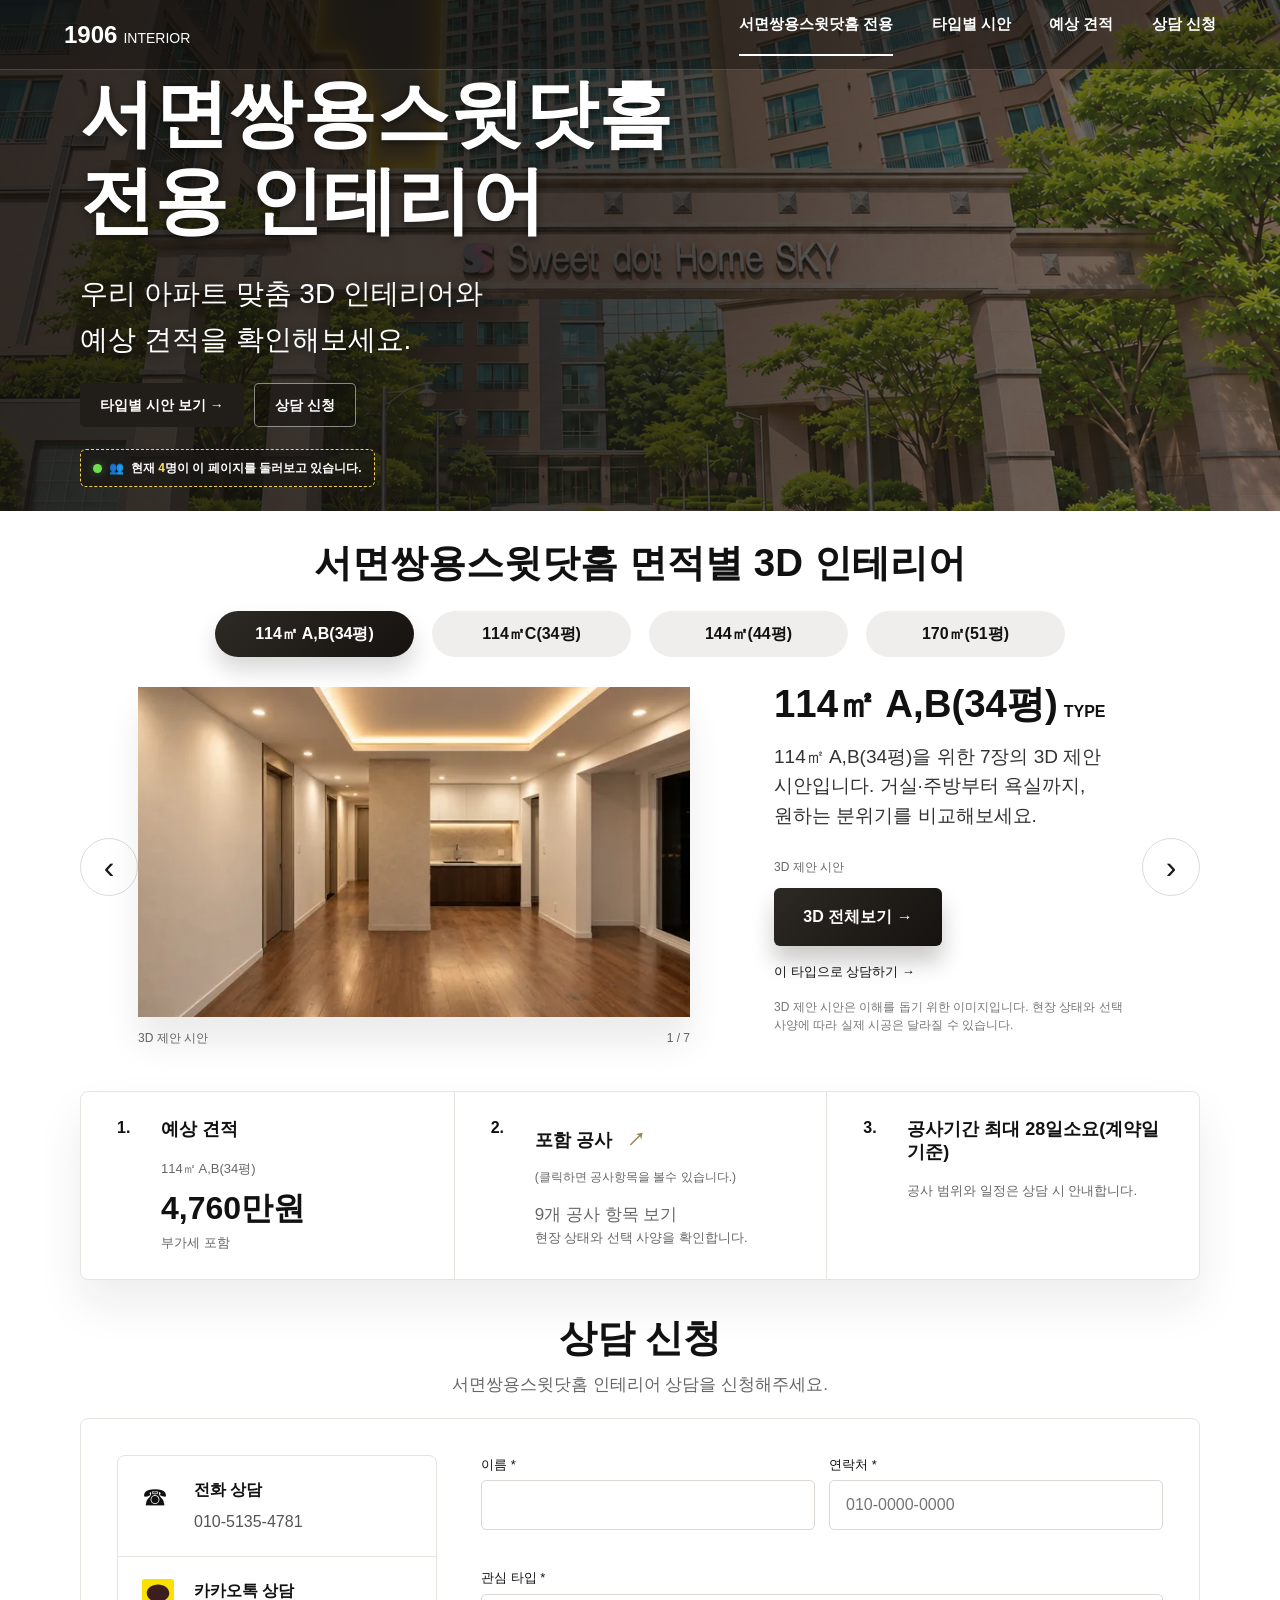
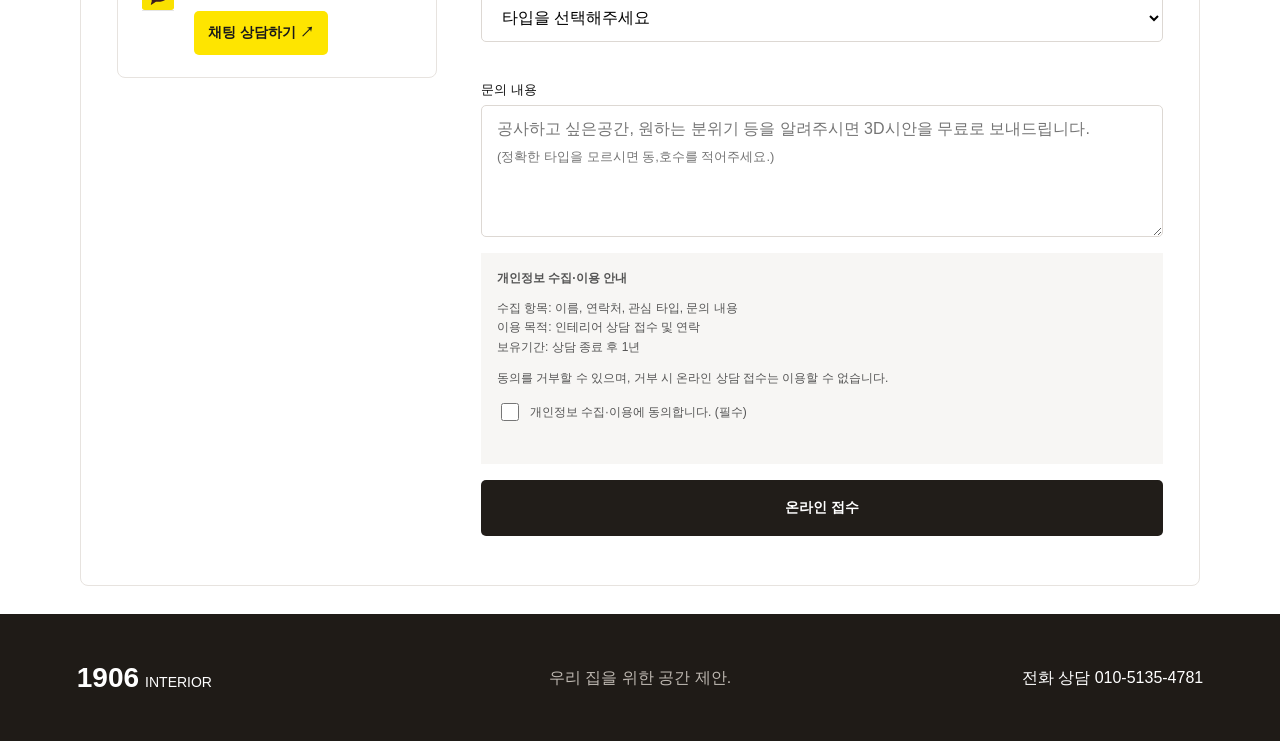
==== commit f46edd80: "Use direct wording for apartment unit inquiry hint" ====
--- a/ssangyong-sky/index.html
+++ b/ssangyong-sky/index.html
@@ -14,7 +14,7 @@
 <section id="top" class="hero"><img id="heroImage" hidden width="1200" height="900" fetchpriority="high" decoding="async" alt="서면쌍용스윗닷홈 대표 3D 제안 시안"><div class="hero-overlay"></div><div class="hero-content"><h1>서면쌍용스윗닷홈<br>전용 인테리어</h1><p>우리 아파트 맞춤 3D 인테리어와<br>예상 견적을 확인해보세요.</p><div class="actions"><a class="button dark" href="#types">타입별 시안 보기 →</a><a class="button" href="#contact">상담 신청</a></div><div class="visitor-badge"><span class="visitor-dot" aria-hidden="true"></span><span aria-hidden="true">👥</span><span>현재 <strong id="visitorCount">1</strong>명이 이 페이지를 둘러보고 있습니다.</span></div><p id="heroPlaceholder" class="hero-pending">대표 3D 제안 시안 준비 중</p></div></section>
 <section id="types" class="type-section"><div class="section-heading"><h2>서면쌍용스윗닷홈<span class="compact-heading-break"> </span>면적별 3D 인테리어</h2></div><div id="typeTabs" class="type-tabs" role="tablist" aria-label="아파트 타입 선택"></div><div id="typePanel" class="showcase" role="tabpanel" tabindex="0"><button id="prevImage" class="circle-button prev" type="button" aria-label="이전 이미지">‹</button><div class="showcase-grid"><div class="gallery"><div class="image-stage visual-frame"><img id="designImage" hidden width="1200" height="900" decoding="async" loading="lazy" alt=""><div id="imagePlaceholder" class="placeholder" role="status"><strong>3D 제안 시안 준비 중</strong><p>원하시는 공간과 공사 범위를<br>상담으로 먼저 이야기해주세요.</p></div><div id="imageError" class="image-error" hidden role="status"><p>이미지를 불러오지 못했습니다.</p><button id="retryImage" type="button">다시 불러오기</button><a href="#contact">상담은 계속 이용할 수 있어요 →</a></div></div><div class="gallery-controls"><span>3D 제안 시안</span><span id="imageCounter" aria-live="polite">준비 중</span></div></div><article class="type-copy"><div class="type-title"><strong id="typeTitle"></strong><span>TYPE</span></div><p id="typeDescription"></p><span class="status-pill" id="designStatus">시안 준비 중</span><button id="openViewer" class="dark-button" type="button">3D 전체보기 →</button><a class="text-link" href="#contact">이 타입으로 상담하기 →</a><p class="small">3D 제안 시안은 이해를 돕기 위한 이미지입니다. 현장 상태와 선택 사양에 따라 실제 시공은 달라질 수 있습니다.</p></article></div><button id="nextImage" class="circle-button next" type="button" aria-label="다음 이미지">›</button></div></section>
 <section id="estimate" class="info-section"><div class="info-cards"><article class="info-card"><span class="info-icon">1.</span><div><h3>예상 견적</h3><p id="estimateType"></p><strong id="estimatePrice">상담 후 안내</strong><small><span id="estimateVat"></span></small></div></article><article class="info-card"><span class="info-icon">2.</span><div><h3><button id="openIncluded" class="included-trigger" type="button" aria-haspopup="dialog">포함 공사 <span aria-hidden="true">↗</span></button></h3><small class="included-hint">(클릭하면 공사항목을 볼수 있습니다.)</small><p class="assurance-copy">9개 공사 항목 보기</p><small>현장 상태와 선택 사양을 확인합니다.</small></div></article><article class="info-card"><span class="info-icon">3.</span><div><h3>공사기간 최대 28일소요(계약일 기준)</h3><small>공사 범위와 일정은 상담 시 안내합니다.</small></div></article></div></section>
-<section id="contact" class="contact-section"><div class="section-heading"><h2>상담 신청</h2><p>서면쌍용스윗닷홈 인테리어 상담을 신청해주세요.</p></div><div class="contact-box"><aside class="contact-methods" aria-label="상담 방법"><div><span>☎</span><strong>전화 상담</strong><p><a href="tel:01051354781">010-5135-4781</a></p></div><div><span aria-hidden="true"><img class="kakao-icon" src="./assets/kakaotalk.svg" width="32" height="32" alt="" loading="lazy"></span><strong>카카오톡 상담</strong><p><a class="kakao-link" href="http://pf.kakao.com/_lpCPX/chat" target="_blank" rel="noopener noreferrer" aria-label="카카오톡 상담 시작하기 (새 창)">채팅 상담하기 ↗</a></p></div></aside><form id="contactForm" novalidate><div class="form-grid"><label>이름 <span aria-hidden="true">*</span><input id="name" name="name" required autocomplete="name" maxlength="60" aria-describedby="nameError"><small class="field-error" id="nameError"></small></label><label>연락처 <span aria-hidden="true">*</span><input id="phone" name="phone" type="tel" required autocomplete="tel" inputmode="tel" maxlength="24" placeholder="010-0000-0000" aria-describedby="phoneError"><small class="field-error" id="phoneError"></small></label><label class="full">관심 타입 <span aria-hidden="true">*</span><select id="formType" name="type" required aria-describedby="typeError"></select><small class="field-error" id="typeError"></small></label><label class="full">문의 내용<div class="inquiry-input"><textarea name="message" rows="4" maxlength="3000" placeholder=" " aria-label="문의 내용" aria-describedby="inquiryHint"></textarea><div id="inquiryHint" class="inquiry-hint"><span>공사하고 싶은공간, 원하는 분위기 등을 알려주시면 3D시안을 무료로 보내드립니다.</span><small>(정확한 타입을 모르시면 동,호수를 적어주셔도 됩니다.)</small></div></div></label></div><div class="honeypot" aria-hidden="true"><label>비워두세요<input name="botcheck" type="checkbox" tabindex="-1" autocomplete="off"></label></div><div class="privacy"><strong>개인정보 수집·이용 안내</strong><p>수집 항목: 이름, 연락처, 관심 타입, 문의 내용<br>이용 목적: 인테리어 상담 접수 및 연락<br>보유기간: <span id="retentionNotice">공개 전 확정 예정 (온라인 접수 중지)</span></p><p>동의를 거부할 수 있으며, 거부 시 온라인 상담 접수는 이용할 수 없습니다.</p><label class="consent"><input id="consent" name="consent" type="checkbox" required aria-describedby="consentError">개인정보 수집·이용에 동의합니다. (필수)</label><small id="consentError" class="field-error"></small></div><button id="submitButton" class="button dark submit" type="submit">온라인 접수</button><p id="formStatus" role="status" aria-live="polite"></p></form></div></section>
+<section id="contact" class="contact-section"><div class="section-heading"><h2>상담 신청</h2><p>서면쌍용스윗닷홈 인테리어 상담을 신청해주세요.</p></div><div class="contact-box"><aside class="contact-methods" aria-label="상담 방법"><div><span>☎</span><strong>전화 상담</strong><p><a href="tel:01051354781">010-5135-4781</a></p></div><div><span aria-hidden="true"><img class="kakao-icon" src="./assets/kakaotalk.svg" width="32" height="32" alt="" loading="lazy"></span><strong>카카오톡 상담</strong><p><a class="kakao-link" href="http://pf.kakao.com/_lpCPX/chat" target="_blank" rel="noopener noreferrer" aria-label="카카오톡 상담 시작하기 (새 창)">채팅 상담하기 ↗</a></p></div></aside><form id="contactForm" novalidate><div class="form-grid"><label>이름 <span aria-hidden="true">*</span><input id="name" name="name" required autocomplete="name" maxlength="60" aria-describedby="nameError"><small class="field-error" id="nameError"></small></label><label>연락처 <span aria-hidden="true">*</span><input id="phone" name="phone" type="tel" required autocomplete="tel" inputmode="tel" maxlength="24" placeholder="010-0000-0000" aria-describedby="phoneError"><small class="field-error" id="phoneError"></small></label><label class="full">관심 타입 <span aria-hidden="true">*</span><select id="formType" name="type" required aria-describedby="typeError"></select><small class="field-error" id="typeError"></small></label><label class="full">문의 내용<div class="inquiry-input"><textarea name="message" rows="4" maxlength="3000" placeholder=" " aria-label="문의 내용" aria-describedby="inquiryHint"></textarea><div id="inquiryHint" class="inquiry-hint"><span>공사하고 싶은공간, 원하는 분위기 등을 알려주시면 3D시안을 무료로 보내드립니다.</span><small>(정확한 타입을 모르시면 동,호수를 적어주세요.)</small></div></div></label></div><div class="honeypot" aria-hidden="true"><label>비워두세요<input name="botcheck" type="checkbox" tabindex="-1" autocomplete="off"></label></div><div class="privacy"><strong>개인정보 수집·이용 안내</strong><p>수집 항목: 이름, 연락처, 관심 타입, 문의 내용<br>이용 목적: 인테리어 상담 접수 및 연락<br>보유기간: <span id="retentionNotice">공개 전 확정 예정 (온라인 접수 중지)</span></p><p>동의를 거부할 수 있으며, 거부 시 온라인 상담 접수는 이용할 수 없습니다.</p><label class="consent"><input id="consent" name="consent" type="checkbox" required aria-describedby="consentError">개인정보 수집·이용에 동의합니다. (필수)</label><small id="consentError" class="field-error"></small></div><button id="submitButton" class="button dark submit" type="submit">온라인 접수</button><p id="formStatus" role="status" aria-live="polite"></p></form></div></section>
 </main>
 <footer class="site-footer"><a class="brand" href="#top"><strong>1906</strong><span>INTERIOR</span></a><p>우리 집을 위한 공간 제안.</p><a href="tel:01051354781">전화 상담 010-5135-4781</a></footer>
 <div class="mobile-bar"><a href="tel:01051354781">전화 상담</a><a href="#contact">상담 신청 ↗</a></div>
